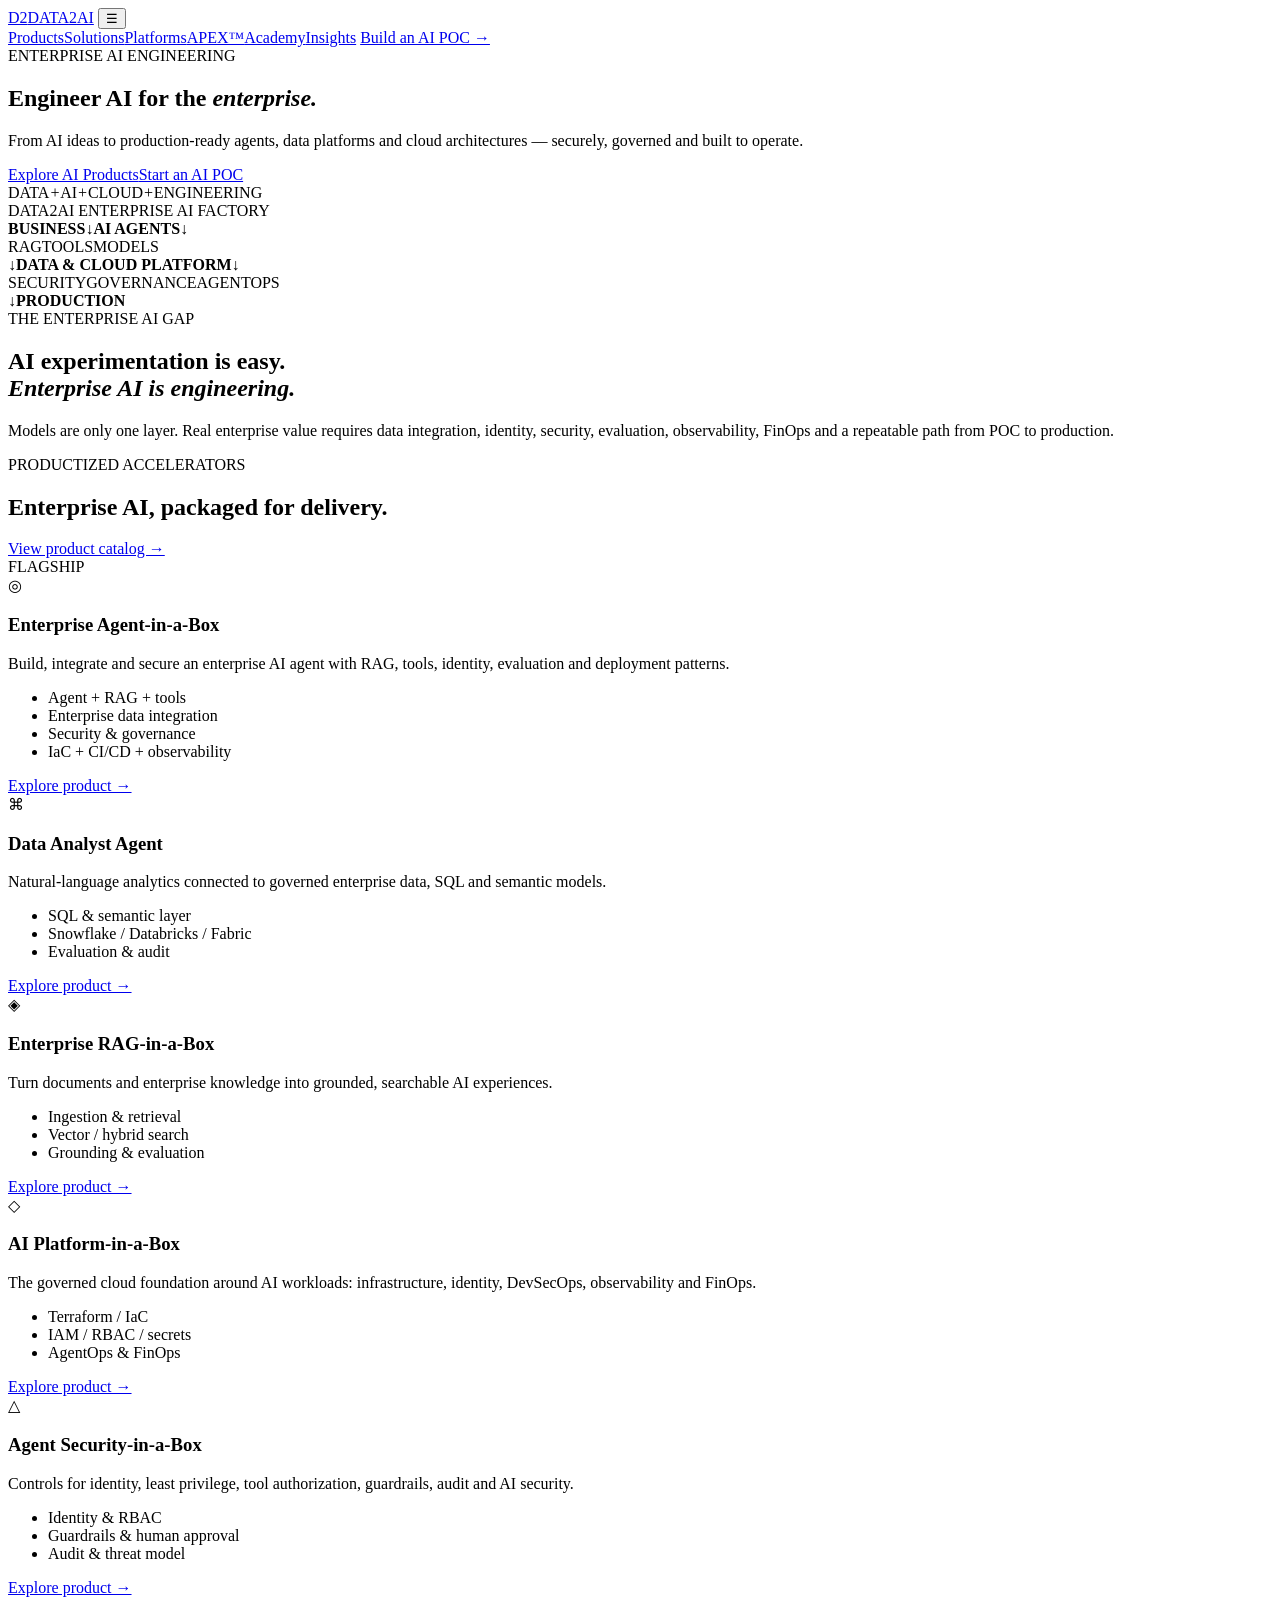
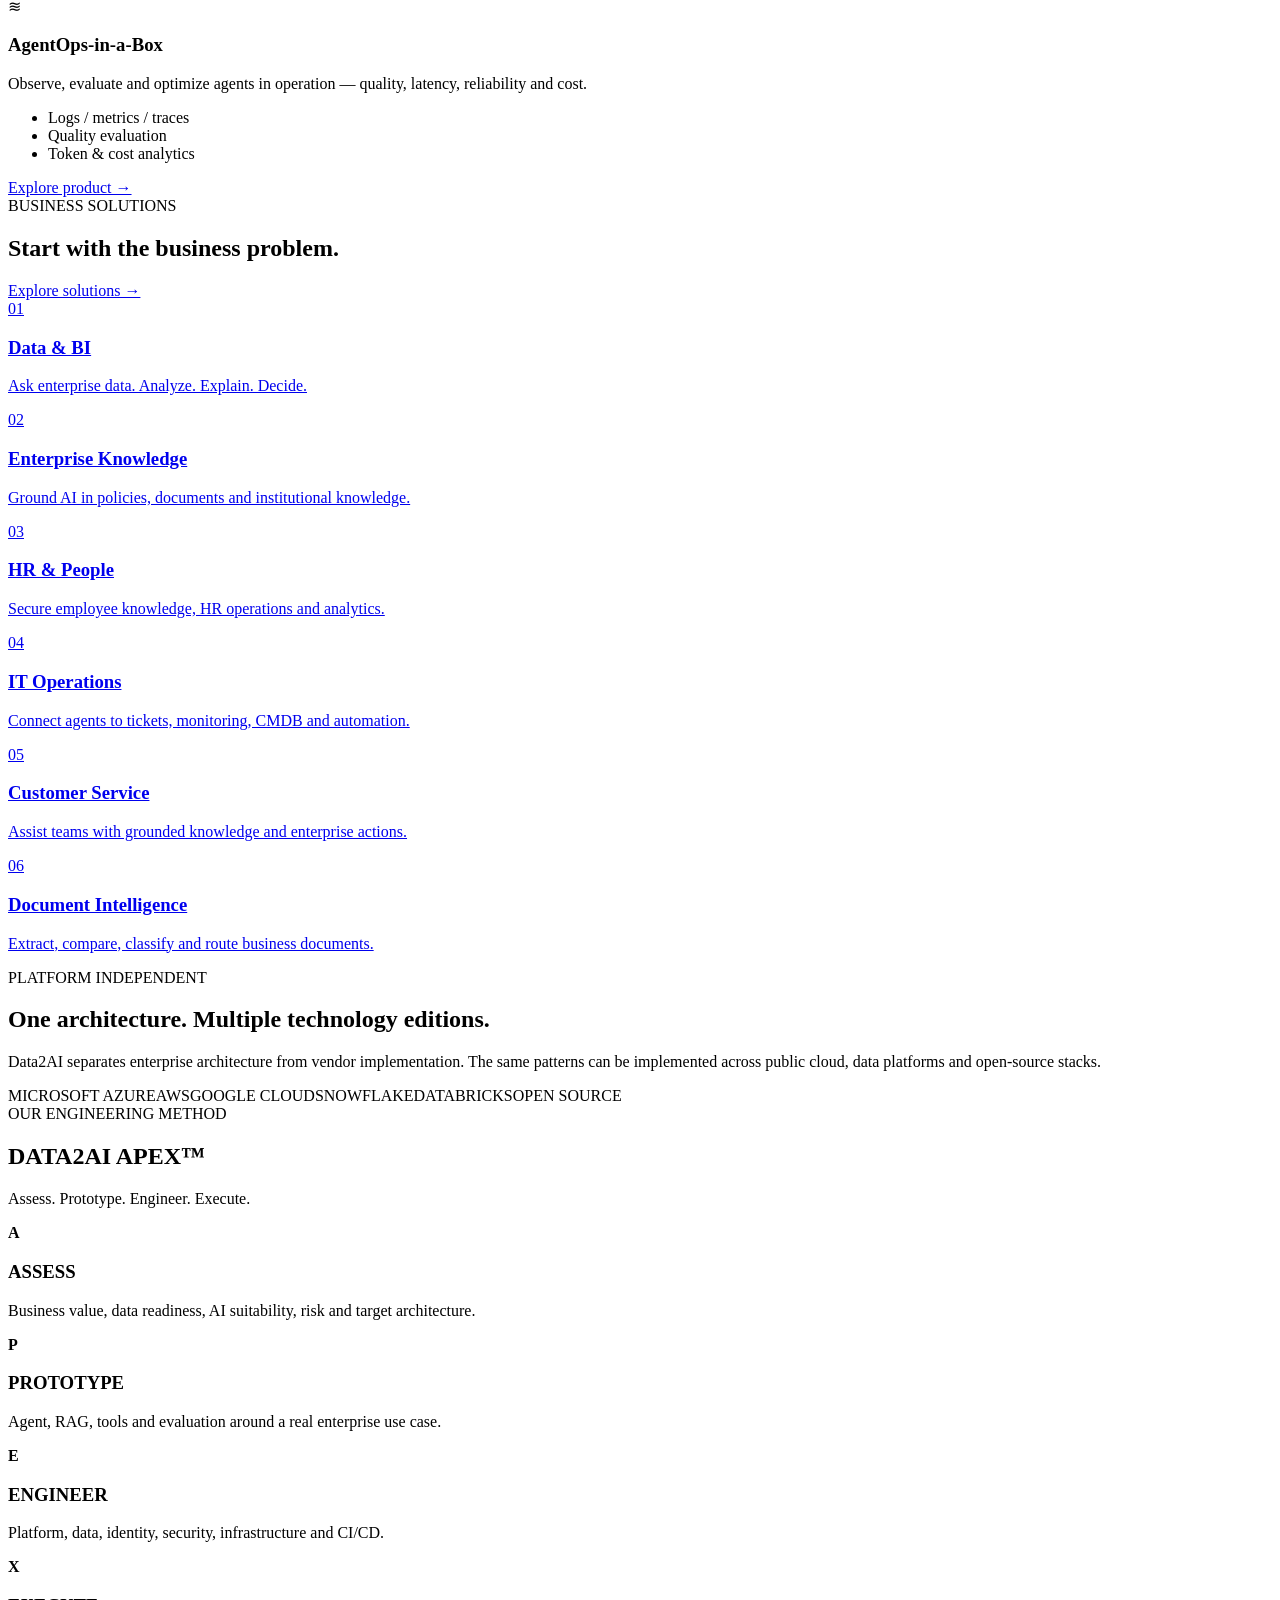
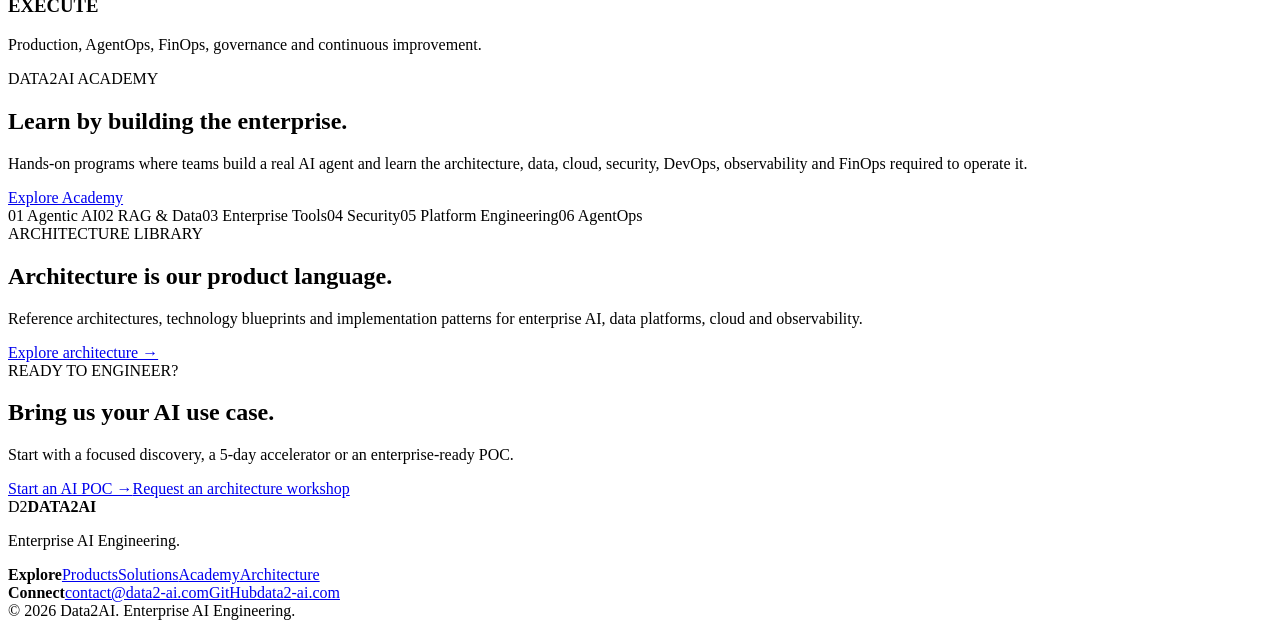
==== index.html @ 42997fdc "feat: build Data2AI enterprise AI website foundation" ====
<!doctype html>
<html lang="en">
<head>
<meta charset="utf-8">
<meta name="viewport" content="width=device-width,initial-scale=1">
<meta name="description" content="Data2AI engineers enterprise AI platforms, AI agents, data platforms and cloud architectures from idea to production.">
<meta name="theme-color" content="#07111f">
<title>Data2AI — Enterprise AI Engineering</title>
<link rel="stylesheet" href="styles.css">
</head>
<body>
<header class="site-header">
  <a class="brand" href="index.html" aria-label="Data2AI home"><span class="brand-mark">D2</span><span>DATA<span>2</span>AI</span></a>
  <button class="nav-toggle" aria-label="Open menu">☰</button>
  <nav class="nav">
    <a href="#products">Products</a><a href="#solutions">Solutions</a><a href="#platforms">Platforms</a><a href="#method">APEX™</a><a href="#academy">Academy</a><a href="#insights">Insights</a>
    <a class="nav-cta" href="#contact">Build an AI POC →</a>
  </nav>
</header>

<main>
<section class="hero">
  <div class="hero-grid">
    <div>
      <div class="eyebrow">ENTERPRISE AI ENGINEERING</div>
      <h1>Engineer AI for the <em>enterprise.</em></h1>
      <p class="hero-lead">From AI ideas to production-ready agents, data platforms and cloud architectures — securely, governed and built to operate.</p>
      <div class="actions"><a class="btn primary" href="#products">Explore AI Products</a><a class="btn ghost" href="#contact">Start an AI POC</a></div>
      <div class="proof"><span>DATA</span><i>+</i><span>AI</span><i>+</i><span>CLOUD</span><i>+</i><span>ENGINEERING</span></div>
    </div>
    <div class="hero-visual">
      <div class="orb"></div>
      <div class="architecture-card">
        <div class="mini-label">DATA2AI ENTERPRISE AI FACTORY</div>
        <div class="flow"><b>BUSINESS</b><span>↓</span><b>AI AGENTS</b><span>↓</span><div class="three"><span>RAG</span><span>TOOLS</span><span>MODELS</span></div><span>↓</span><b>DATA &amp; CLOUD PLATFORM</b><span>↓</span><div class="three"><span>SECURITY</span><span>GOVERNANCE</span><span>AGENTOPS</span></div><span>↓</span><b class="accent-text">PRODUCTION</b></div>
      </div>
    </div>
  </div>
</section>

<section class="statement"><div><span class="eyebrow">THE ENTERPRISE AI GAP</span><h2>AI experimentation is easy.<br><em>Enterprise AI is engineering.</em></h2></div><p>Models are only one layer. Real enterprise value requires data integration, identity, security, evaluation, observability, FinOps and a repeatable path from POC to production.</p></section>

<section id="products" class="section">
  <div class="section-head"><div><span class="eyebrow">PRODUCTIZED ACCELERATORS</span><h2>Enterprise AI, packaged for delivery.</h2></div><a href="products.html" class="text-link">View product catalog →</a></div>
  <div class="product-grid">
    <article class="product featured"><span class="tag">FLAGSHIP</span><div class="icon">◎</div><h3>Enterprise Agent-in-a-Box</h3><p>Build, integrate and secure an enterprise AI agent with RAG, tools, identity, evaluation and deployment patterns.</p><ul><li>Agent + RAG + tools</li><li>Enterprise data integration</li><li>Security &amp; governance</li><li>IaC + CI/CD + observability</li></ul><a href="products.html#agent" class="text-link">Explore product →</a></article>
    <article class="product"><div class="icon">⌘</div><h3>Data Analyst Agent</h3><p>Natural-language analytics connected to governed enterprise data, SQL and semantic models.</p><ul><li>SQL &amp; semantic layer</li><li>Snowflake / Databricks / Fabric</li><li>Evaluation &amp; audit</li></ul><a href="products.html#data-agent" class="text-link">Explore product →</a></article>
    <article class="product"><div class="icon">◈</div><h3>Enterprise RAG-in-a-Box</h3><p>Turn documents and enterprise knowledge into grounded, searchable AI experiences.</p><ul><li>Ingestion &amp; retrieval</li><li>Vector / hybrid search</li><li>Grounding &amp; evaluation</li></ul><a href="products.html#rag" class="text-link">Explore product →</a></article>
    <article class="product"><div class="icon">◇</div><h3>AI Platform-in-a-Box</h3><p>The governed cloud foundation around AI workloads: infrastructure, identity, DevSecOps, observability and FinOps.</p><ul><li>Terraform / IaC</li><li>IAM / RBAC / secrets</li><li>AgentOps &amp; FinOps</li></ul><a href="products.html#platform" class="text-link">Explore product →</a></article>
    <article class="product"><div class="icon">△</div><h3>Agent Security-in-a-Box</h3><p>Controls for identity, least privilege, tool authorization, guardrails, audit and AI security.</p><ul><li>Identity &amp; RBAC</li><li>Guardrails &amp; human approval</li><li>Audit &amp; threat model</li></ul><a href="products.html#security" class="text-link">Explore product →</a></article>
    <article class="product"><div class="icon">≋</div><h3>AgentOps-in-a-Box</h3><p>Observe, evaluate and optimize agents in operation — quality, latency, reliability and cost.</p><ul><li>Logs / metrics / traces</li><li>Quality evaluation</li><li>Token &amp; cost analytics</li></ul><a href="products.html#agentops" class="text-link">Explore product →</a></article>
  </div>
</section>

<section id="solutions" class="dark-section">
  <div class="section-head"><div><span class="eyebrow">BUSINESS SOLUTIONS</span><h2>Start with the business problem.</h2></div><a href="solutions.html" class="text-link">Explore solutions →</a></div>
  <div class="solution-grid">
    <a class="solution" href="solutions.html#data"><span>01</span><h3>Data &amp; BI</h3><p>Ask enterprise data. Analyze. Explain. Decide.</p></a>
    <a class="solution" href="solutions.html#knowledge"><span>02</span><h3>Enterprise Knowledge</h3><p>Ground AI in policies, documents and institutional knowledge.</p></a>
    <a class="solution" href="solutions.html#hr"><span>03</span><h3>HR &amp; People</h3><p>Secure employee knowledge, HR operations and analytics.</p></a>
    <a class="solution" href="solutions.html#itsm"><span>04</span><h3>IT Operations</h3><p>Connect agents to tickets, monitoring, CMDB and automation.</p></a>
    <a class="solution" href="solutions.html#customer"><span>05</span><h3>Customer Service</h3><p>Assist teams with grounded knowledge and enterprise actions.</p></a>
    <a class="solution" href="solutions.html#documents"><span>06</span><h3>Document Intelligence</h3><p>Extract, compare, classify and route business documents.</p></a>
  </div>
</section>

<section id="platforms" class="section platforms">
  <div class="section-head"><div><span class="eyebrow">PLATFORM INDEPENDENT</span><h2>One architecture. Multiple technology editions.</h2></div></div>
  <p class="wide-copy">Data2AI separates enterprise architecture from vendor implementation. The same patterns can be implemented across public cloud, data platforms and open-source stacks.</p>
  <div class="platform-row"><span>MICROSOFT AZURE</span><span>AWS</span><span>GOOGLE CLOUD</span><span>SNOWFLAKE</span><span>DATABRICKS</span><span>OPEN SOURCE</span></div>
</section>

<section id="method" class="section method">
  <div class="section-head"><div><span class="eyebrow">OUR ENGINEERING METHOD</span><h2>DATA2AI APEX™</h2></div><p>Assess. Prototype. Engineer. Execute.</p></div>
  <div class="apex-grid">
    <div><strong>A</strong><h3>ASSESS</h3><p>Business value, data readiness, AI suitability, risk and target architecture.</p></div>
    <div><strong>P</strong><h3>PROTOTYPE</h3><p>Agent, RAG, tools and evaluation around a real enterprise use case.</p></div>
    <div><strong>E</strong><h3>ENGINEER</h3><p>Platform, data, identity, security, infrastructure and CI/CD.</p></div>
    <div><strong>X</strong><h3>EXECUTE</h3><p>Production, AgentOps, FinOps, governance and continuous improvement.</p></div>
  </div>
</section>

<section id="academy" class="academy">
  <div class="academy-inner"><div><span class="eyebrow">DATA2AI ACADEMY</span><h2>Learn by building the enterprise.</h2><p>Hands-on programs where teams build a real AI agent and learn the architecture, data, cloud, security, DevOps, observability and FinOps required to operate it.</p><a class="btn light" href="academy.html">Explore Academy</a></div><div class="curriculum"><span>01 Agentic AI</span><span>02 RAG &amp; Data</span><span>03 Enterprise Tools</span><span>04 Security</span><span>05 Platform Engineering</span><span>06 AgentOps</span></div></div>
</section>

<section class="architecture-callout"><div><span class="eyebrow">ARCHITECTURE LIBRARY</span><h2>Architecture is our product language.</h2><p>Reference architectures, technology blueprints and implementation patterns for enterprise AI, data platforms, cloud and observability.</p><a class="text-link" href="architecture.html">Explore architecture →</a></section>

<section id="contact" class="contact"><div><span class="eyebrow">READY TO ENGINEER?</span><h2>Bring us your AI use case.</h2><p>Start with a focused discovery, a 5-day accelerator or an enterprise-ready POC.</p></div><div class="contact-card"><a class="btn primary" href="mailto:contact@data2-ai.com?subject=Enterprise%20AI%20POC">Start an AI POC →</a><a class="btn ghost" href="mailto:contact@data2-ai.com?subject=Data2AI%20Architecture%20Workshop">Request an architecture workshop</a></div></section>
</main>

<footer><div class="footer-brand"><span class="brand-mark">D2</span><strong>DATA2AI</strong><p>Enterprise AI Engineering.</p></div><div><b>Explore</b><a href="products.html">Products</a><a href="solutions.html">Solutions</a><a href="academy.html">Academy</a><a href="architecture.html">Architecture</a></div><div><b>Connect</b><a href="mailto:contact@data2-ai.com">contact@data2-ai.com</a><a href="https://github.com/msellamiTN/data2ai-website">GitHub</a><a href="https://data2-ai.com">data2-ai.com</a></div><div class="copyright">© 2026 Data2AI. Enterprise AI Engineering.</div></footer>
<script src="app.js"></script>
</body></html>
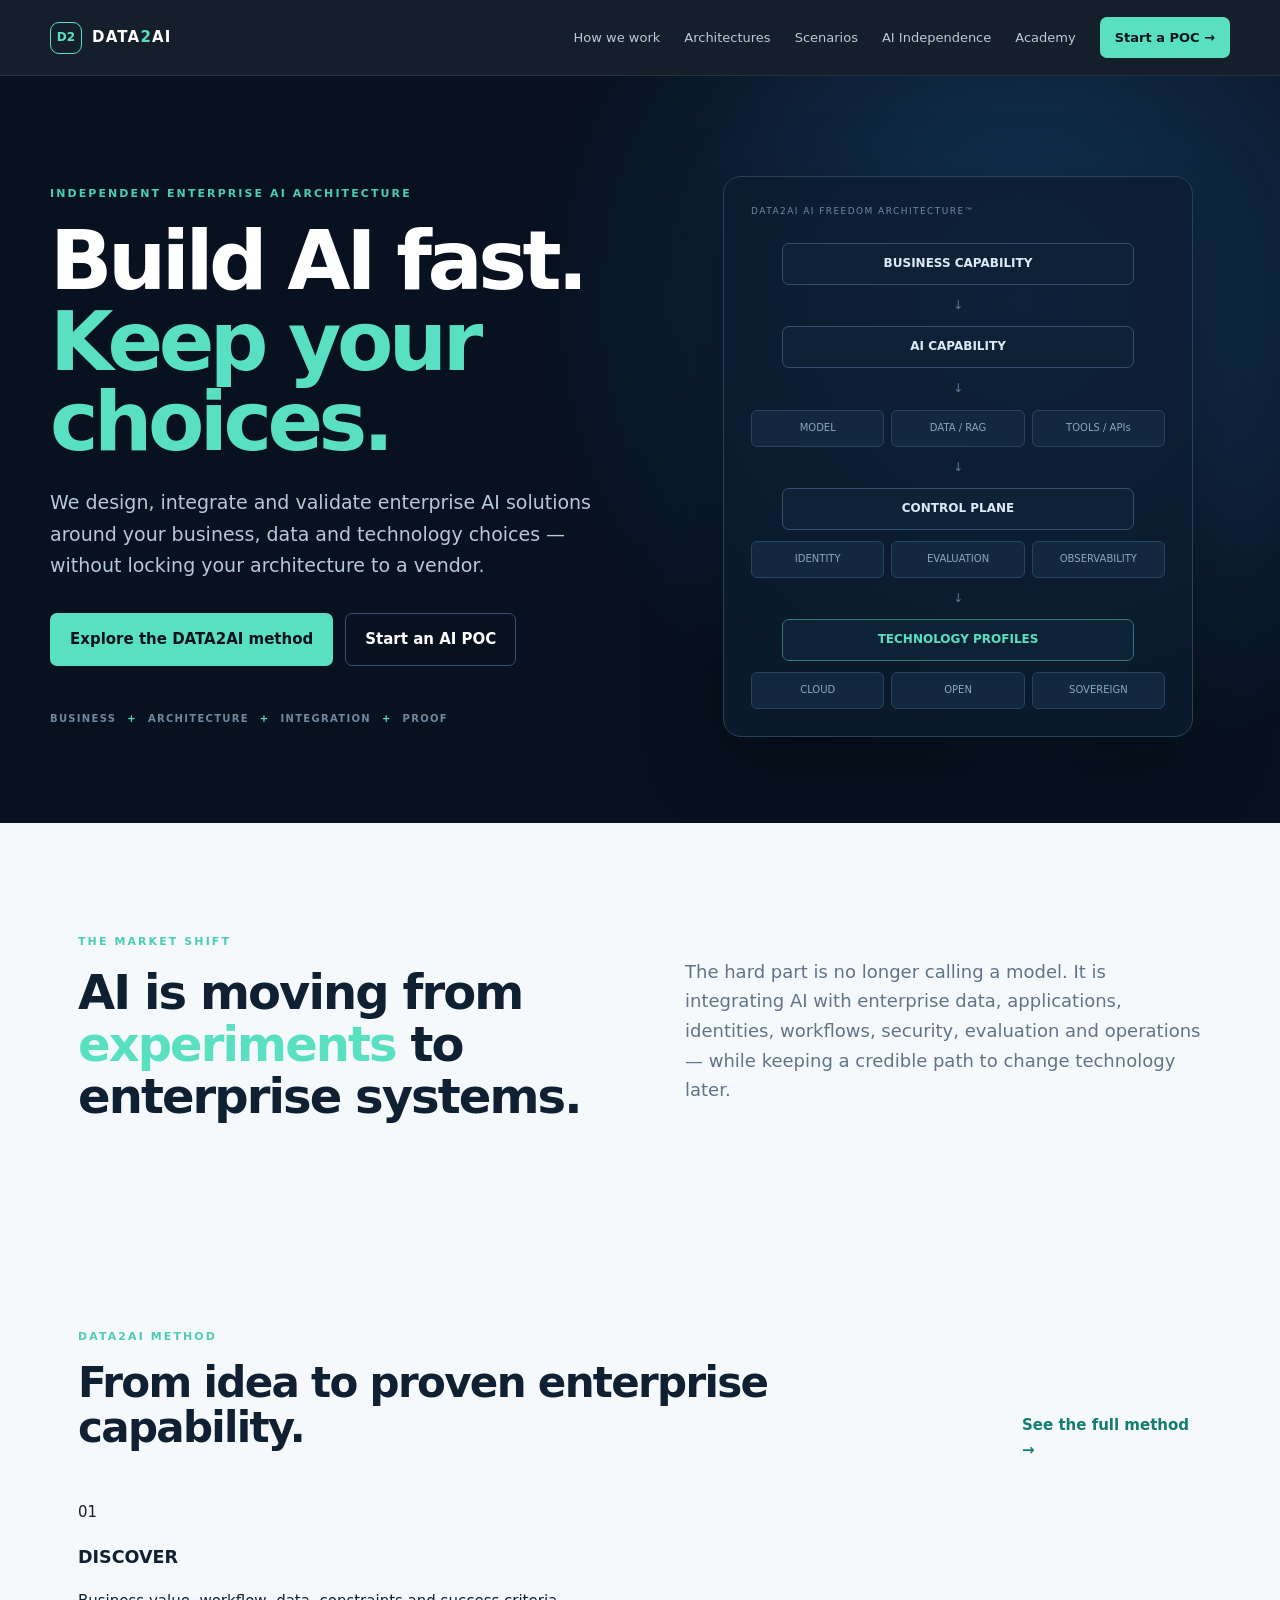
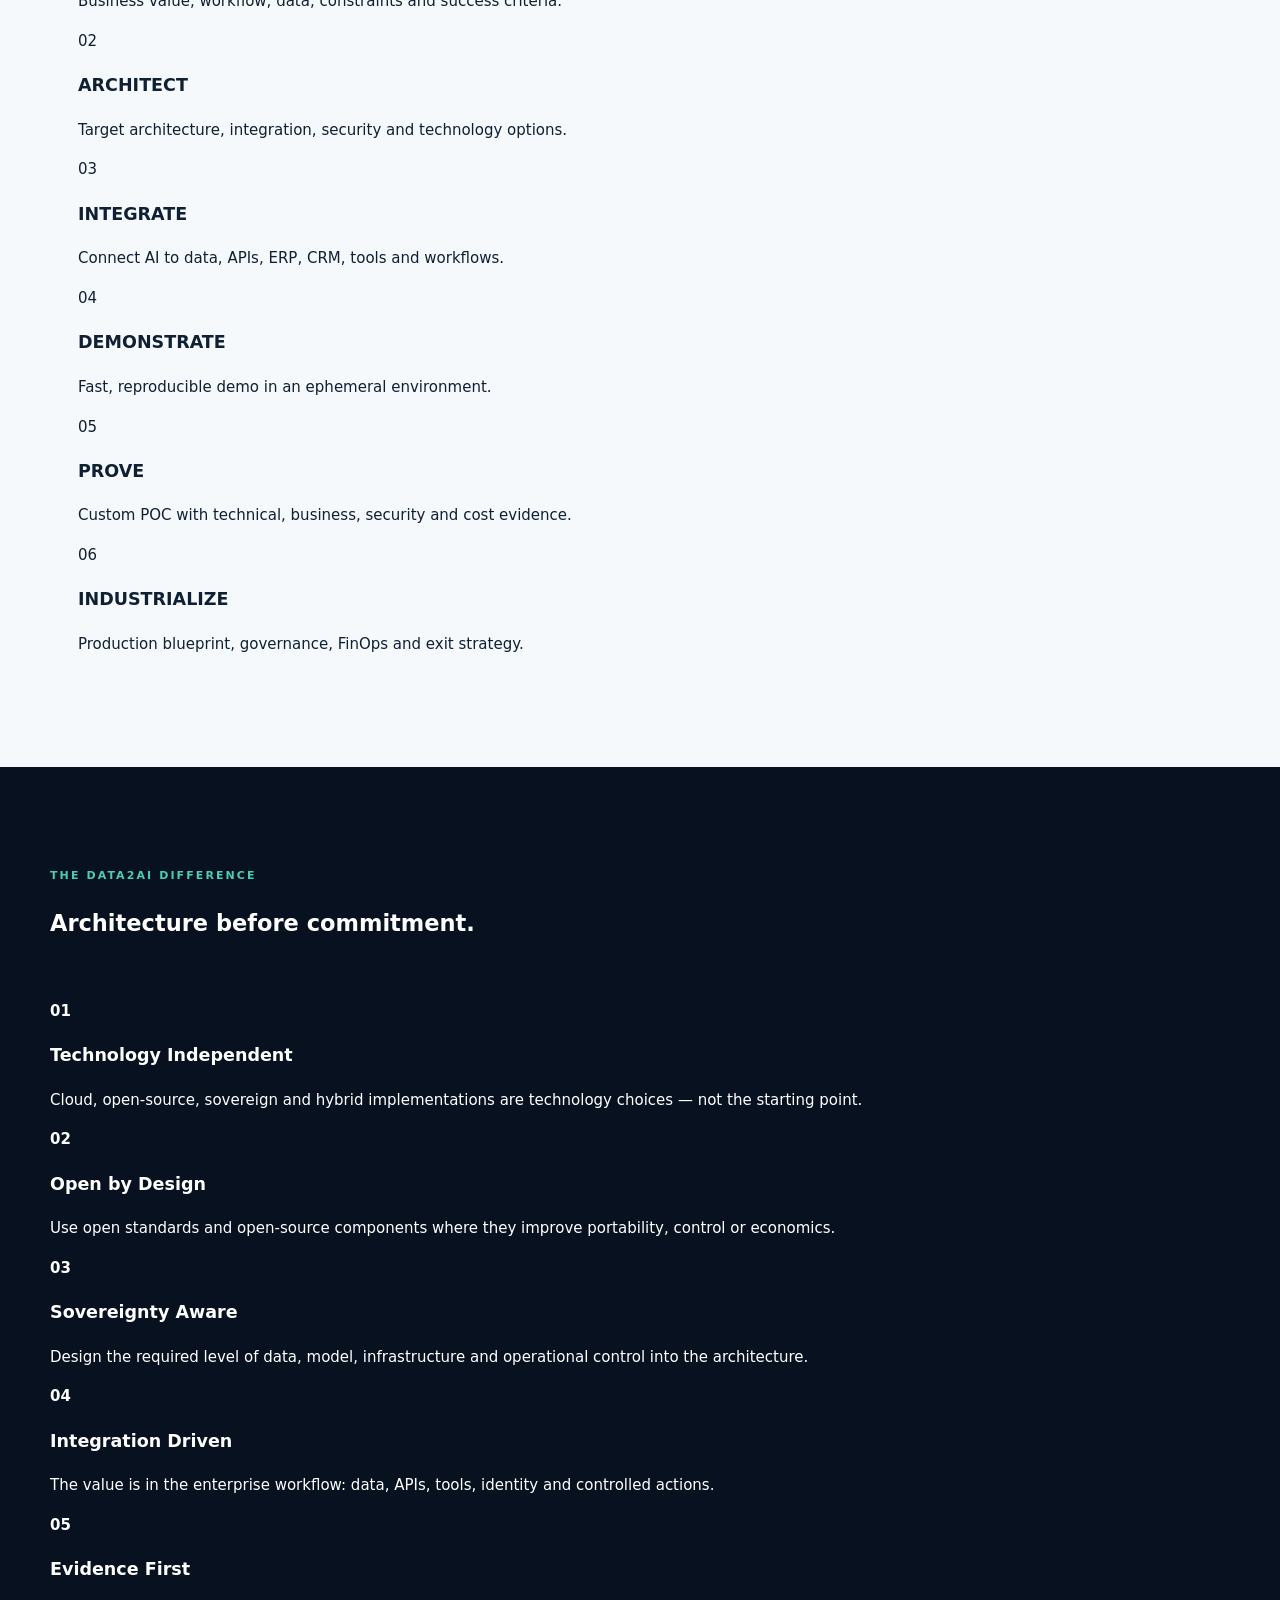
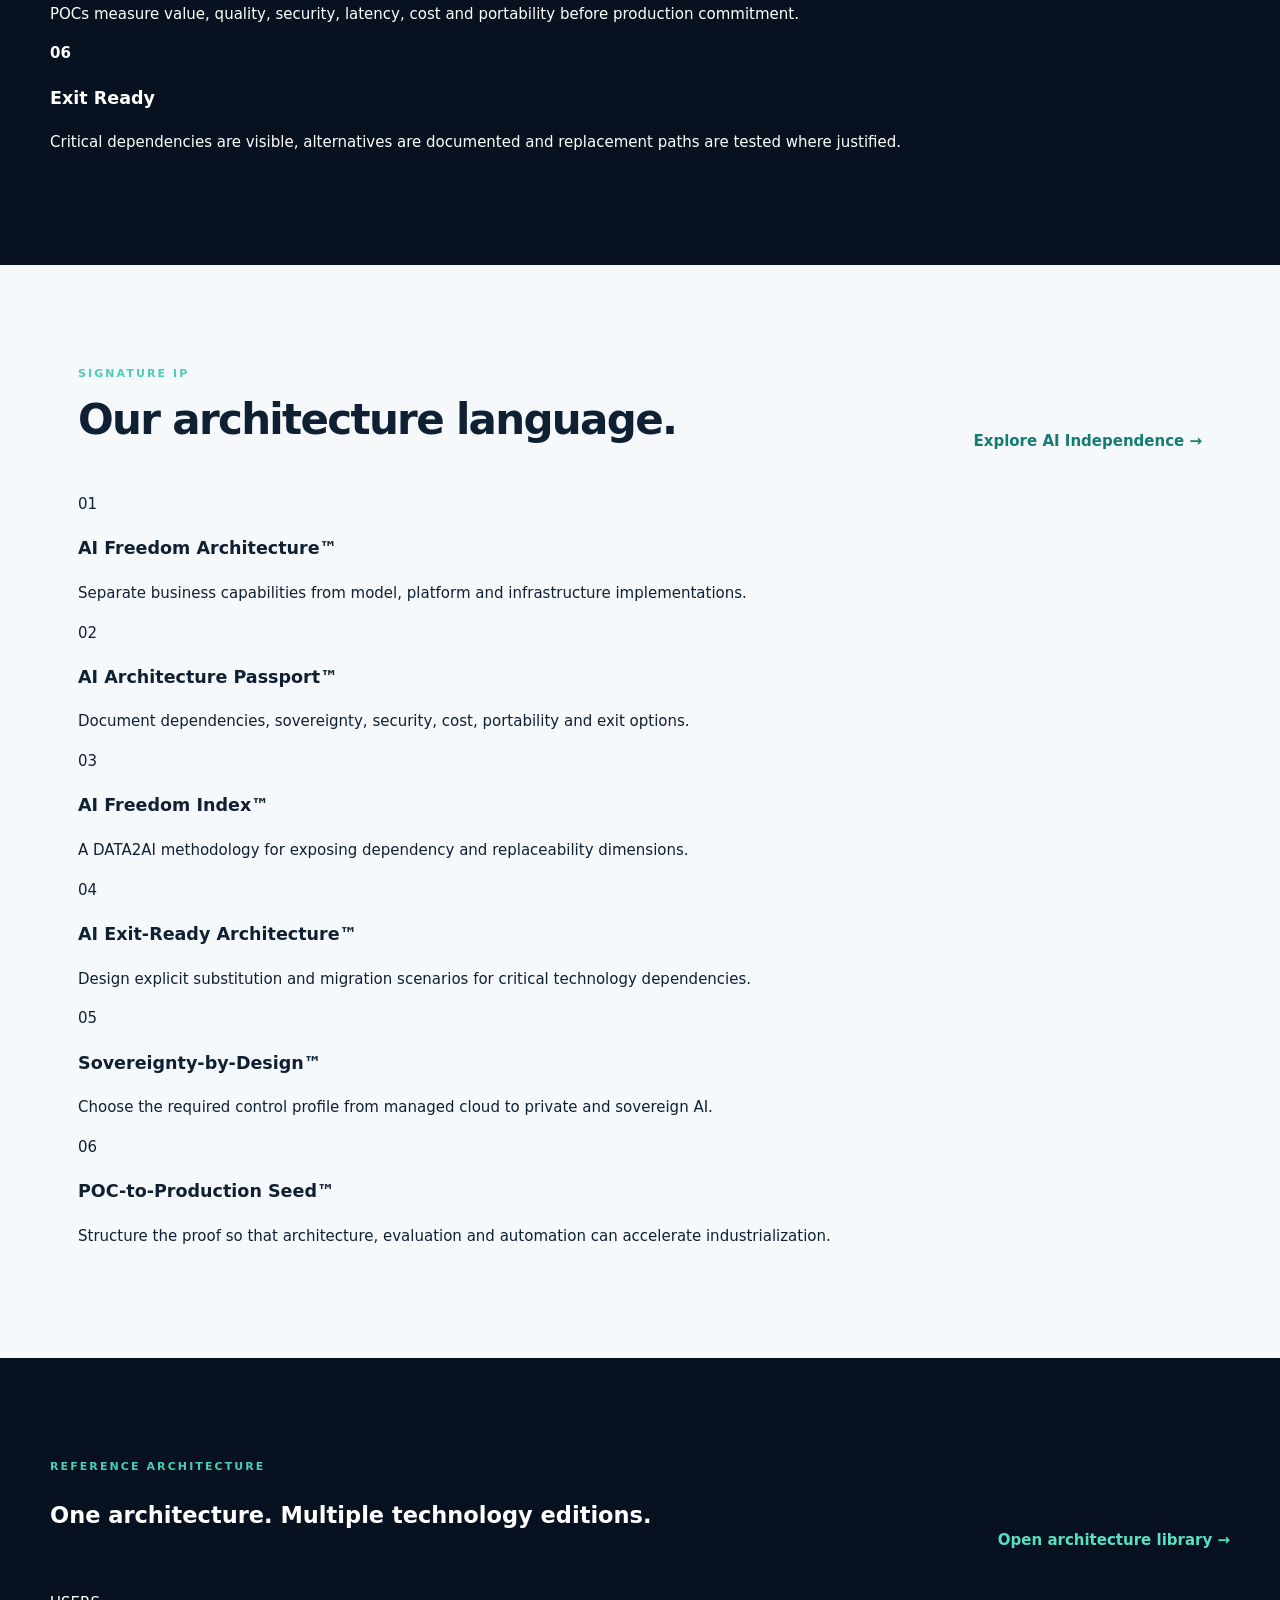
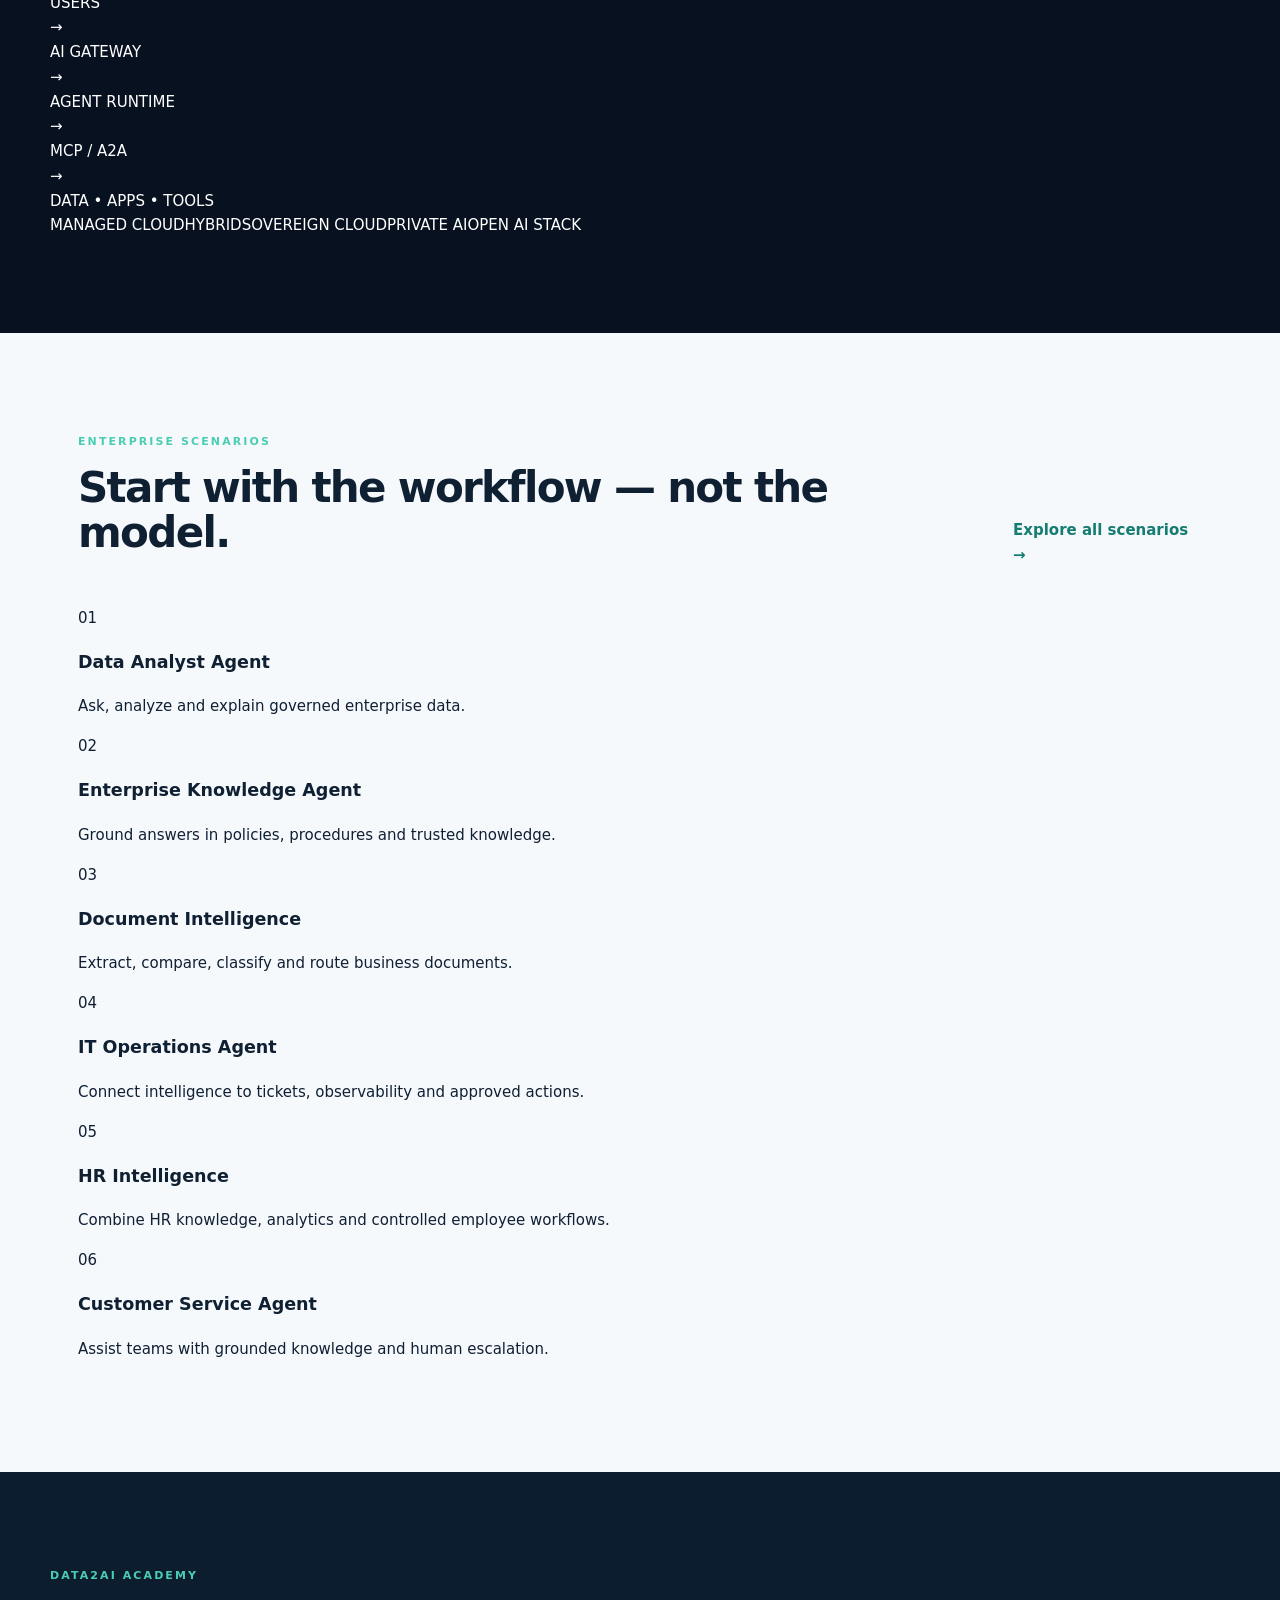
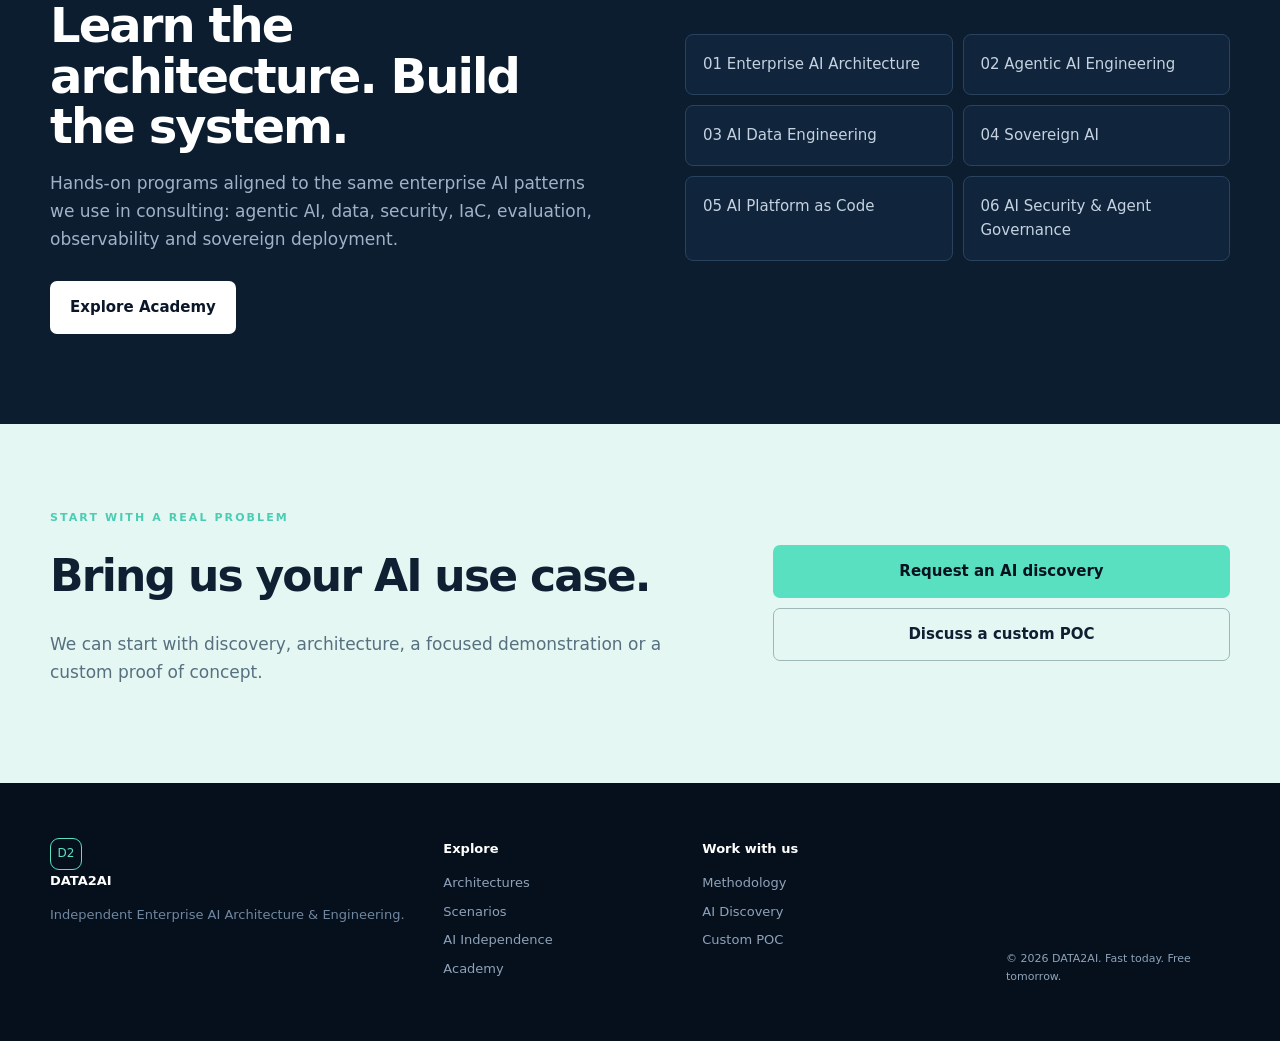
==== commit 71c52cf7: "Rebuild DATA2AI vision website: index.html" ====
--- a/index.html
+++ b/index.html
@@ -3,92 +3,124 @@
 <head>
 <meta charset="utf-8">
 <meta name="viewport" content="width=device-width,initial-scale=1">
-<meta name="description" content="Data2AI engineers enterprise AI platforms, AI agents, data platforms and cloud architectures from idea to production.">
+<meta name="description" content="DATA2AI designs independent enterprise AI architectures that integrate data, agents, models and enterprise systems across cloud, open-source and sovereign environments.">
 <meta name="theme-color" content="#07111f">
-<title>Data2AI — Enterprise AI Engineering</title>
+<meta property="og:title" content="DATA2AI — Independent Enterprise AI Architecture & Engineering">
+<meta property="og:description" content="From Business Problem to Proven AI Solution. Fast today. Free tomorrow.">
+<title>DATA2AI — Independent Enterprise AI Architecture & Engineering</title>
 <link rel="stylesheet" href="styles.css">
 </head>
 <body>
 <header class="site-header">
-  <a class="brand" href="index.html" aria-label="Data2AI home"><span class="brand-mark">D2</span><span>DATA<span>2</span>AI</span></a>
-  <button class="nav-toggle" aria-label="Open menu">☰</button>
-  <nav class="nav">
-    <a href="#products">Products</a><a href="#solutions">Solutions</a><a href="#platforms">Platforms</a><a href="#method">APEX™</a><a href="#academy">Academy</a><a href="#insights">Insights</a>
-    <a class="nav-cta" href="#contact">Build an AI POC →</a>
-  </nav>
+<a class="brand" href="index.html" aria-label="DATA2AI home"><span class="brand-mark">D2</span><span>DATA<span>2</span>AI</span></a>
+<button class="nav-toggle" aria-label="Open menu">☰</button>
+<nav class="nav">
+<a href="index.html#how">How we work</a><a href="architecture.html">Architectures</a><a href="solutions.html">Scenarios</a><a href="independence.html">AI Independence</a><a href="academy.html">Academy</a><a class="nav-cta" href="#contact">Start a POC →</a>
+</nav>
 </header>
-
 <main>
-<section class="hero">
-  <div class="hero-grid">
-    <div>
-      <div class="eyebrow">ENTERPRISE AI ENGINEERING</div>
-      <h1>Engineer AI for the <em>enterprise.</em></h1>
-      <p class="hero-lead">From AI ideas to production-ready agents, data platforms and cloud architectures — securely, governed and built to operate.</p>
-      <div class="actions"><a class="btn primary" href="#products">Explore AI Products</a><a class="btn ghost" href="#contact">Start an AI POC</a></div>
-      <div class="proof"><span>DATA</span><i>+</i><span>AI</span><i>+</i><span>CLOUD</span><i>+</i><span>ENGINEERING</span></div>
-    </div>
-    <div class="hero-visual">
-      <div class="orb"></div>
-      <div class="architecture-card">
-        <div class="mini-label">DATA2AI ENTERPRISE AI FACTORY</div>
-        <div class="flow"><b>BUSINESS</b><span>↓</span><b>AI AGENTS</b><span>↓</span><div class="three"><span>RAG</span><span>TOOLS</span><span>MODELS</span></div><span>↓</span><b>DATA &amp; CLOUD PLATFORM</b><span>↓</span><div class="three"><span>SECURITY</span><span>GOVERNANCE</span><span>AGENTOPS</span></div><span>↓</span><b class="accent-text">PRODUCTION</b></div>
-      </div>
-    </div>
-  </div>
+<section class="hero hero-home">
+<div class="hero-grid">
+<div>
+<div class="eyebrow">INDEPENDENT ENTERPRISE AI ARCHITECTURE</div>
+<h1>Build AI fast.<br><em>Keep your choices.</em></h1>
+<p class="hero-lead">We design, integrate and validate enterprise AI solutions around your business, data and technology choices — without locking your architecture to a vendor.</p>
+<div class="actions"><a class="btn primary" href="#how">Explore the DATA2AI method</a><a class="btn ghost" href="#contact">Start an AI POC</a></div>
+<div class="proof"><span>BUSINESS</span><i>+</i><span>ARCHITECTURE</span><i>+</i><span>INTEGRATION</span><i>+</i><span>PROOF</span></div>
+</div>
+<div class="hero-visual">
+<div class="orbit"></div>
+<div class="architecture-card">
+<div class="mini-label">DATA2AI AI FREEDOM ARCHITECTURE™</div>
+<div class="flow">
+<b>BUSINESS CAPABILITY</b><span>↓</span><b>AI CAPABILITY</b><span>↓</span>
+<div class="three"><span>MODEL</span><span>DATA / RAG</span><span>TOOLS / APIs</span></div>
+<span>↓</span><b>CONTROL PLANE</b>
+<div class="three"><span>IDENTITY</span><span>EVALUATION</span><span>OBSERVABILITY</span></div>
+<span>↓</span><b class="accent-text">TECHNOLOGY PROFILES</b>
+<div class="three"><span>CLOUD</span><span>OPEN</span><span>SOVEREIGN</span></div>
+</div></div></div>
+</div>
 </section>
 
-<section class="statement"><div><span class="eyebrow">THE ENTERPRISE AI GAP</span><h2>AI experimentation is easy.<br><em>Enterprise AI is engineering.</em></h2></div><p>Models are only one layer. Real enterprise value requires data integration, identity, security, evaluation, observability, FinOps and a repeatable path from POC to production.</p></section>
-
-<section id="products" class="section">
-  <div class="section-head"><div><span class="eyebrow">PRODUCTIZED ACCELERATORS</span><h2>Enterprise AI, packaged for delivery.</h2></div><a href="products.html" class="text-link">View product catalog →</a></div>
-  <div class="product-grid">
-    <article class="product featured"><span class="tag">FLAGSHIP</span><div class="icon">◎</div><h3>Enterprise Agent-in-a-Box</h3><p>Build, integrate and secure an enterprise AI agent with RAG, tools, identity, evaluation and deployment patterns.</p><ul><li>Agent + RAG + tools</li><li>Enterprise data integration</li><li>Security &amp; governance</li><li>IaC + CI/CD + observability</li></ul><a href="products.html#agent" class="text-link">Explore product →</a></article>
-    <article class="product"><div class="icon">⌘</div><h3>Data Analyst Agent</h3><p>Natural-language analytics connected to governed enterprise data, SQL and semantic models.</p><ul><li>SQL &amp; semantic layer</li><li>Snowflake / Databricks / Fabric</li><li>Evaluation &amp; audit</li></ul><a href="products.html#data-agent" class="text-link">Explore product →</a></article>
-    <article class="product"><div class="icon">◈</div><h3>Enterprise RAG-in-a-Box</h3><p>Turn documents and enterprise knowledge into grounded, searchable AI experiences.</p><ul><li>Ingestion &amp; retrieval</li><li>Vector / hybrid search</li><li>Grounding &amp; evaluation</li></ul><a href="products.html#rag" class="text-link">Explore product →</a></article>
-    <article class="product"><div class="icon">◇</div><h3>AI Platform-in-a-Box</h3><p>The governed cloud foundation around AI workloads: infrastructure, identity, DevSecOps, observability and FinOps.</p><ul><li>Terraform / IaC</li><li>IAM / RBAC / secrets</li><li>AgentOps &amp; FinOps</li></ul><a href="products.html#platform" class="text-link">Explore product →</a></article>
-    <article class="product"><div class="icon">△</div><h3>Agent Security-in-a-Box</h3><p>Controls for identity, least privilege, tool authorization, guardrails, audit and AI security.</p><ul><li>Identity &amp; RBAC</li><li>Guardrails &amp; human approval</li><li>Audit &amp; threat model</li></ul><a href="products.html#security" class="text-link">Explore product →</a></article>
-    <article class="product"><div class="icon">≋</div><h3>AgentOps-in-a-Box</h3><p>Observe, evaluate and optimize agents in operation — quality, latency, reliability and cost.</p><ul><li>Logs / metrics / traces</li><li>Quality evaluation</li><li>Token &amp; cost analytics</li></ul><a href="products.html#agentops" class="text-link">Explore product →</a></article>
-  </div>
+<section class="statement">
+<div><span class="eyebrow">THE MARKET SHIFT</span><h2>AI is moving from <em>experiments</em> to enterprise systems.</h2></div>
+<p>The hard part is no longer calling a model. It is integrating AI with enterprise data, applications, identities, workflows, security, evaluation and operations — while keeping a credible path to change technology later.</p>
 </section>
 
-<section id="solutions" class="dark-section">
-  <div class="section-head"><div><span class="eyebrow">BUSINESS SOLUTIONS</span><h2>Start with the business problem.</h2></div><a href="solutions.html" class="text-link">Explore solutions →</a></div>
-  <div class="solution-grid">
-    <a class="solution" href="solutions.html#data"><span>01</span><h3>Data &amp; BI</h3><p>Ask enterprise data. Analyze. Explain. Decide.</p></a>
-    <a class="solution" href="solutions.html#knowledge"><span>02</span><h3>Enterprise Knowledge</h3><p>Ground AI in policies, documents and institutional knowledge.</p></a>
-    <a class="solution" href="solutions.html#hr"><span>03</span><h3>HR &amp; People</h3><p>Secure employee knowledge, HR operations and analytics.</p></a>
-    <a class="solution" href="solutions.html#itsm"><span>04</span><h3>IT Operations</h3><p>Connect agents to tickets, monitoring, CMDB and automation.</p></a>
-    <a class="solution" href="solutions.html#customer"><span>05</span><h3>Customer Service</h3><p>Assist teams with grounded knowledge and enterprise actions.</p></a>
-    <a class="solution" href="solutions.html#documents"><span>06</span><h3>Document Intelligence</h3><p>Extract, compare, classify and route business documents.</p></a>
-  </div>
+<section id="how" class="section">
+<div class="section-head"><div><span class="eyebrow">DATA2AI METHOD</span><h2>From idea to proven enterprise capability.</h2></div><a class="text-link" href="methodology.html">See the full method →</a></div>
+<div class="method-rail">
+<div><span>01</span><h3>DISCOVER</h3><p>Business value, workflow, data, constraints and success criteria.</p></div>
+<div><span>02</span><h3>ARCHITECT</h3><p>Target architecture, integration, security and technology options.</p></div>
+<div><span>03</span><h3>INTEGRATE</h3><p>Connect AI to data, APIs, ERP, CRM, tools and workflows.</p></div>
+<div><span>04</span><h3>DEMONSTRATE</h3><p>Fast, reproducible demo in an ephemeral environment.</p></div>
+<div><span>05</span><h3>PROVE</h3><p>Custom POC with technical, business, security and cost evidence.</p></div>
+<div><span>06</span><h3>INDUSTRIALIZE</h3><p>Production blueprint, governance, FinOps and exit strategy.</p></div>
+</div>
 </section>
 
-<section id="platforms" class="section platforms">
-  <div class="section-head"><div><span class="eyebrow">PLATFORM INDEPENDENT</span><h2>One architecture. Multiple technology editions.</h2></div></div>
-  <p class="wide-copy">Data2AI separates enterprise architecture from vendor implementation. The same patterns can be implemented across public cloud, data platforms and open-source stacks.</p>
-  <div class="platform-row"><span>MICROSOFT AZURE</span><span>AWS</span><span>GOOGLE CLOUD</span><span>SNOWFLAKE</span><span>DATABRICKS</span><span>OPEN SOURCE</span></div>
+<section class="dark-section">
+<div class="section-head"><div><span class="eyebrow">THE DATA2AI DIFFERENCE</span><h2>Architecture before commitment.</h2></div></div>
+<div class="difference-grid">
+<article><strong>01</strong><h3>Technology Independent</h3><p>Cloud, open-source, sovereign and hybrid implementations are technology choices — not the starting point.</p></article>
+<article><strong>02</strong><h3>Open by Design</h3><p>Use open standards and open-source components where they improve portability, control or economics.</p></article>
+<article><strong>03</strong><h3>Sovereignty Aware</h3><p>Design the required level of data, model, infrastructure and operational control into the architecture.</p></article>
+<article><strong>04</strong><h3>Integration Driven</h3><p>The value is in the enterprise workflow: data, APIs, tools, identity and controlled actions.</p></article>
+<article><strong>05</strong><h3>Evidence First</h3><p>POCs measure value, quality, security, latency, cost and portability before production commitment.</p></article>
+<article><strong>06</strong><h3>Exit Ready</h3><p>Critical dependencies are visible, alternatives are documented and replacement paths are tested where justified.</p></article>
+</div>
 </section>
 
-<section id="method" class="section method">
-  <div class="section-head"><div><span class="eyebrow">OUR ENGINEERING METHOD</span><h2>DATA2AI APEX™</h2></div><p>Assess. Prototype. Engineer. Execute.</p></div>
-  <div class="apex-grid">
-    <div><strong>A</strong><h3>ASSESS</h3><p>Business value, data readiness, AI suitability, risk and target architecture.</p></div>
-    <div><strong>P</strong><h3>PROTOTYPE</h3><p>Agent, RAG, tools and evaluation around a real enterprise use case.</p></div>
-    <div><strong>E</strong><h3>ENGINEER</h3><p>Platform, data, identity, security, infrastructure and CI/CD.</p></div>
-    <div><strong>X</strong><h3>EXECUTE</h3><p>Production, AgentOps, FinOps, governance and continuous improvement.</p></div>
-  </div>
+<section class="section">
+<div class="section-head"><div><span class="eyebrow">SIGNATURE IP</span><h2>Our architecture language.</h2></div><a class="text-link" href="independence.html">Explore AI Independence →</a></div>
+<div class="cards-3">
+<article class="concept"><div class="concept-kicker">01</div><h3>AI Freedom Architecture™</h3><p>Separate business capabilities from model, platform and infrastructure implementations.</p></article>
+<article class="concept"><div class="concept-kicker">02</div><h3>AI Architecture Passport™</h3><p>Document dependencies, sovereignty, security, cost, portability and exit options.</p></article>
+<article class="concept"><div class="concept-kicker">03</div><h3>AI Freedom Index™</h3><p>A DATA2AI methodology for exposing dependency and replaceability dimensions.</p></article>
+<article class="concept"><div class="concept-kicker">04</div><h3>AI Exit-Ready Architecture™</h3><p>Design explicit substitution and migration scenarios for critical technology dependencies.</p></article>
+<article class="concept"><div class="concept-kicker">05</div><h3>Sovereignty-by-Design™</h3><p>Choose the required control profile from managed cloud to private and sovereign AI.</p></article>
+<article class="concept"><div class="concept-kicker">06</div><h3>POC-to-Production Seed™</h3><p>Structure the proof so that architecture, evaluation and automation can accelerate industrialization.</p></article>
+</div>
 </section>
 
-<section id="academy" class="academy">
-  <div class="academy-inner"><div><span class="eyebrow">DATA2AI ACADEMY</span><h2>Learn by building the enterprise.</h2><p>Hands-on programs where teams build a real AI agent and learn the architecture, data, cloud, security, DevOps, observability and FinOps required to operate it.</p><a class="btn light" href="academy.html">Explore Academy</a></div><div class="curriculum"><span>01 Agentic AI</span><span>02 RAG &amp; Data</span><span>03 Enterprise Tools</span><span>04 Security</span><span>05 Platform Engineering</span><span>06 AgentOps</span></div></div>
+<section class="dark-section architecture-snapshot">
+<div class="section-head"><div><span class="eyebrow">REFERENCE ARCHITECTURE</span><h2>One architecture. Multiple technology editions.</h2></div><a class="text-link" href="architecture.html">Open architecture library →</a></div>
+<div class="arch-strip">
+<div>USERS</div><span>→</span><div>AI GATEWAY</div><span>→</span><div>AGENT RUNTIME</div><span>→</span><div>MCP / A2A</div><span>→</span><div>DATA • APPS • TOOLS</div>
+</div>
+<div class="tech-profiles"><span>MANAGED CLOUD</span><span>HYBRID</span><span>SOVEREIGN CLOUD</span><span>PRIVATE AI</span><span>OPEN AI STACK</span></div>
 </section>
 
-<section class="architecture-callout"><div><span class="eyebrow">ARCHITECTURE LIBRARY</span><h2>Architecture is our product language.</h2><p>Reference architectures, technology blueprints and implementation patterns for enterprise AI, data platforms, cloud and observability.</p><a class="text-link" href="architecture.html">Explore architecture →</a></section>
+<section class="section">
+<div class="section-head"><div><span class="eyebrow">ENTERPRISE SCENARIOS</span><h2>Start with the workflow — not the model.</h2></div><a class="text-link" href="solutions.html">Explore all scenarios →</a></div>
+<div class="scenario-grid">
+<a href="solutions.html#data"><span>01</span><h3>Data Analyst Agent</h3><p>Ask, analyze and explain governed enterprise data.</p></a>
+<a href="solutions.html#knowledge"><span>02</span><h3>Enterprise Knowledge Agent</h3><p>Ground answers in policies, procedures and trusted knowledge.</p></a>
+<a href="solutions.html#documents"><span>03</span><h3>Document Intelligence</h3><p>Extract, compare, classify and route business documents.</p></a>
+<a href="solutions.html#itsm"><span>04</span><h3>IT Operations Agent</h3><p>Connect intelligence to tickets, observability and approved actions.</p></a>
+<a href="solutions.html#hr"><span>05</span><h3>HR Intelligence</h3><p>Combine HR knowledge, analytics and controlled employee workflows.</p></a>
+<a href="solutions.html#customer"><span>06</span><h3>Customer Service Agent</h3><p>Assist teams with grounded knowledge and human escalation.</p></a>
+</div>
+</section>
 
-<section id="contact" class="contact"><div><span class="eyebrow">READY TO ENGINEER?</span><h2>Bring us your AI use case.</h2><p>Start with a focused discovery, a 5-day accelerator or an enterprise-ready POC.</p></div><div class="contact-card"><a class="btn primary" href="mailto:contact@data2-ai.com?subject=Enterprise%20AI%20POC">Start an AI POC →</a><a class="btn ghost" href="mailto:contact@data2-ai.com?subject=Data2AI%20Architecture%20Workshop">Request an architecture workshop</a></div></section>
+<section class="academy">
+<div class="academy-inner">
+<div><span class="eyebrow">DATA2AI ACADEMY</span><h2>Learn the architecture. Build the system.</h2><p>Hands-on programs aligned to the same enterprise AI patterns we use in consulting: agentic AI, data, security, IaC, evaluation, observability and sovereign deployment.</p><a class="btn light" href="academy.html">Explore Academy</a></div>
+<div class="curriculum"><span>01 Enterprise AI Architecture</span><span>02 Agentic AI Engineering</span><span>03 AI Data Engineering</span><span>04 Sovereign AI</span><span>05 AI Platform as Code</span><span>06 AI Security &amp; Agent Governance</span></div>
+</div>
+</section>
+
+<section id="contact" class="contact">
+<div><span class="eyebrow">START WITH A REAL PROBLEM</span><h2>Bring us your AI use case.</h2><p>We can start with discovery, architecture, a focused demonstration or a custom proof of concept.</p></div>
+<div class="contact-card"><a class="btn primary" href="mailto:contact@data2-ai.com?subject=DATA2AI%20AI%20Discovery">Request an AI discovery</a><a class="btn ghost dark-text" href="mailto:contact@data2-ai.com?subject=DATA2AI%20Custom%20POC">Discuss a custom POC</a></div>
+</section>
 </main>
-
-<footer><div class="footer-brand"><span class="brand-mark">D2</span><strong>DATA2AI</strong><p>Enterprise AI Engineering.</p></div><div><b>Explore</b><a href="products.html">Products</a><a href="solutions.html">Solutions</a><a href="academy.html">Academy</a><a href="architecture.html">Architecture</a></div><div><b>Connect</b><a href="mailto:contact@data2-ai.com">contact@data2-ai.com</a><a href="https://github.com/msellamiTN/data2ai-website">GitHub</a><a href="https://data2-ai.com">data2-ai.com</a></div><div class="copyright">© 2026 Data2AI. Enterprise AI Engineering.</div></footer>
+<footer>
+<div class="footer-brand"><span class="brand-mark">D2</span><strong>DATA2AI</strong><p>Independent Enterprise AI Architecture &amp; Engineering.</p></div>
+<div><b>Explore</b><a href="architecture.html">Architectures</a><a href="solutions.html">Scenarios</a><a href="independence.html">AI Independence</a><a href="academy.html">Academy</a></div>
+<div><b>Work with us</b><a href="methodology.html">Methodology</a><a href="#contact">AI Discovery</a><a href="#contact">Custom POC</a></div>
+<div class="copyright">© 2026 DATA2AI. Fast today. Free tomorrow.</div>
+</footer>
 <script src="app.js"></script>
 </body></html>
--- a/styles.css
+++ b/styles.css
@@ -0,0 +1 @@
+:root{--bg:#07111f;--bg2:#0b1728;--panel:#0f1e31;--line:#20344d;--text:#edf5ff;--muted:#9db0c7;--accent:#58e0c1;--accent2:#7ca7ff;--white:#fff;--max:1180px}*{box-sizing:border-box}html{scroll-behavior:smooth}body{margin:0;background:#f6f9fc;color:#102033;font:15px/1.65 Inter,ui-sans-serif,system-ui,-apple-system,BlinkMacSystemFont,"Segoe UI",sans-serif}a{color:inherit;text-decoration:none}.site-header{height:76px;background:rgba(7,17,31,.94);backdrop-filter:blur(16px);color:#fff;display:flex;align-items:center;justify-content:space-between;padding:0 max(28px,calc((100vw - var(--max))/2));position:sticky;top:0;z-index:50;border-bottom:1px solid rgba(255,255,255,.08)}.brand{display:flex;align-items:center;gap:10px;font-weight:800;letter-spacing:.08em}.brand>span:last-child span{color:var(--accent)}.brand-mark{display:grid;place-items:center;width:32px;height:32px;border:1px solid var(--accent);border-radius:9px;color:var(--accent);font-size:12px;letter-spacing:0}.nav{display:flex;align-items:center;gap:24px;font-size:13px;color:#b9c9dc}.nav a:hover{color:#fff}.nav-cta{background:var(--accent);color:#06131f!important;padding:10px 15px;border-radius:7px;font-weight:800}.nav-toggle{display:none;background:none;border:0;color:white;font-size:24px}.hero{background:radial-gradient(circle at 80% 30%,#15385c 0,#07111f 42%);color:white;padding:100px 28px 86px;overflow:hidden}.hero-grid{max-width:var(--max);margin:auto;display:grid;grid-template-columns:1.02fr .98fr;gap:70px;align-items:center}.eyebrow{font-size:11px;letter-spacing:.19em;font-weight:800;color:#4bcdb3}.hero h1{font-size:clamp(50px,7vw,82px);line-height:.98;letter-spacing:-.055em;margin:18px 0 25px;max-width:780px}.hero h1 em,.statement h2 em{font-style:normal;color:var(--accent)}.hero-lead{font-size:19px;color:#b5c8dc;max-width:650px}.actions{display:flex;gap:12px;margin:32px 0}.btn{display:inline-flex;align-items:center;justify-content:center;padding:13px 19px;border-radius:7px;font-weight:800;border:1px solid transparent}.btn.primary{background:var(--accent);color:#06131f}.btn.ghost{border-color:#36506e;color:#fff}.btn.light{background:#fff;color:#0b1728}.proof{display:flex;gap:11px;align-items:center;color:#6f879f;font-size:10px;letter-spacing:.13em;font-weight:800;margin-top:45px}.proof i{color:var(--accent);font-style:normal}.hero-visual{position:relative;min-height:470px;display:grid;place-items:center}.orb{position:absolute;width:360px;height:360px;border-radius:50%;background:radial-gradient(circle,#2a7891 0,rgba(42,120,145,.12) 45%,transparent 68%);filter:blur(3px)}.architecture-card{position:relative;width:min(470px,100%);background:rgba(11,28,47,.78);border:1px solid #29415d;border-radius:18px;padding:27px;box-shadow:0 25px 80px rgba(0,0,0,.35)}.mini-label{font-size:9px;letter-spacing:.16em;color:#6f8ca8;margin-bottom:24px}.flow{display:flex;flex-direction:column;align-items:center;gap:11px;font-size:12px;color:#dce9f7}.flow>span{color:#5d7b9c}.flow b{padding:10px 18px;border:1px solid #35516f;border-radius:7px;background:#0d2137;width:85%;text-align:center}.flow .three{display:grid;grid-template-columns:repeat(3,1fr);gap:7px;width:100%}.flow .three span{background:#12283e;border:1px solid #28445f;padding:9px 4px;text-align:center;border-radius:6px;font-size:10px;color:#8da6be}.accent-text{color:var(--accent);border-color:#327a70!important}.statement{max-width:var(--max);margin:auto;padding:105px 28px;display:grid;grid-template-columns:1fr 1fr;gap:90px;align-items:end}.statement h2{font-size:48px;line-height:1.08;letter-spacing:-.04em;margin:15px 0 0}.statement>p,.wide-copy{font-size:18px;color:#60738a;max-width:600px}.section{max-width:var(--max);margin:auto;padding:95px 28px}.section-head{display:flex;justify-content:space-between;gap:40px;align-items:end;margin-bottom:38px}.section h2{font-size:42px;line-height:1.08;letter-spacing:-.04em;margin:12px 0}.text-link{font-weight:800;color:#147c70}.product-grid{display:grid;grid-template-columns:repeat(3,1fr);gap:15px}.product{background:white;border:1px solid #e2e9f1;border-radius:14px;padding:27px;min-height:335px;transition:.25s}.product:hover{transform:translateY(-4px);box-shadow:0 15px 45px rgba(17,44,72,.1)}.product.featured{border-color:#7cd8c8;box-shadow:0 12px 40px rgba(43,143,126,.08)}.product .icon{font-size:27px;color:#168777;margin:15px 0}.product h3{font-size:21px;margin:5px 0 10px}.product p{color:#66798e}.product ul{padding-left:17px;color:#53677d;font-size:13px;min-height:75px}.tag{font-size:9px;letter-spacing:.14em;background:#e3f8f3;color:#117363;padding:5px 8px;border-radius:4px;font-weight:800}.dark-section{background:var(--bg);color:#fff;padding:95px max(28px,calc((100vw - var(--max))/2))}.dark-section .text-link{color:var(--accent)}.solution-grid{display:grid;grid-template-columns:repeat(3,1fr);gap:1px;background:#20354d;border:1px solid #20354d}.solution{background:var(--bg2);padding:28px;min-height:190px}.solution:hover{background:#11253b}.solution span{color:#52708d;font-size:11px}.solution h3{font-size:22px;margin:28px 0 7px}.solution p{color:#8fa3b9;margin:0}.platforms{padding-bottom:75px}.platform-row{display:flex;flex-wrap:wrap;gap:10px;margin-top:38px}.platform-row span{border:1px solid #dce5ee;padding:12px 16px;border-radius:6px;font-size:11px;letter-spacing:.08em;font-weight:800;color:#41566d;background:#fff}.method{background:#eef4f8;max-width:none;padding-left:max(28px,calc((100vw - var(--max))/2));padding-right:max(28px,calc((100vw - var(--max))/2))}.apex-grid{display:grid;grid-template-columns:repeat(4,1fr);gap:1px;background:#d4e0ea}.apex-grid>div{background:#fff;padding:30px}.apex-grid strong{font-size:46px;color:#168777}.apex-grid h3{font-size:13px;letter-spacing:.13em}.apex-grid p{color:#65798d}.academy{background:#0c1d30;color:#fff;padding:90px 28px}.academy-inner{max-width:var(--max);margin:auto;display:grid;grid-template-columns:1fr 1fr;gap:90px;align-items:center}.academy h2{font-size:48px;line-height:1.05;letter-spacing:-.04em;margin:14px 0}.academy p{color:#9fb2c7;font-size:17px;max-width:600px;margin-bottom:28px}.curriculum{display:grid;grid-template-columns:1fr 1fr;gap:10px}.curriculum span{border:1px solid #29425d;border-radius:8px;padding:17px;color:#c4d2e1;background:#10253b}.architecture-callout{max-width:var(--max);margin:auto;padding:105px 28px}.architecture-callout h2{font-size:45px;letter-spacing:-.04em;margin:12px 0}.architecture-callout p{max-width:620px;color:#63778d;font-size:18px}.contact{background:#e5f7f3;display:grid;grid-template-columns:1fr .7fr;gap:70px;padding:80px max(28px,calc((100vw - var(--max))/2));align-items:center}.contact h2{font-size:44px;letter-spacing:-.04em;margin:12px 0}.contact p{color:#577080;font-size:17px}.contact-card{display:flex;flex-direction:column;gap:10px}.contact-card .ghost{color:#102033;border-color:#9db8b7}footer{background:#06101d;color:#8ea2b8;padding:55px max(28px,calc((100vw - var(--max))/2));display:grid;grid-template-columns:1.6fr 1fr 1.2fr 1fr;gap:35px;font-size:13px}footer b{display:block;color:#fff;margin-bottom:13px}footer a{display:block;margin:7px 0}footer a:hover{color:#fff}.footer-brand{color:white}.footer-brand p{color:#71879f}.copyright{align-self:end;font-size:11px}.brand-mark{flex:none}@media(max-width:900px){.nav{display:none}.nav.open{display:flex;position:absolute;top:76px;left:0;right:0;background:#07111f;padding:20px 28px;flex-direction:column;align-items:flex-start}.nav-toggle{display:block}.hero-grid,.statement,.academy-inner,.contact{grid-template-columns:1fr}.hero{padding-top:65px}.hero-visual{min-height:390px}.product-grid,.solution-grid{grid-template-columns:1fr 1fr}.apex-grid{grid-template-columns:1fr 1fr}footer{grid-template-columns:1fr 1fr}.copyright{grid-column:1/-1}}@media(max-width:600px){.hero h1{font-size:48px}.statement h2,.section h2,.academy h2,.contact h2,.architecture-callout h2{font-size:35px}.product-grid,.solution-grid,.apex-grid,.curriculum{grid-template-columns:1fr}.section-head{display:block}.section-head .text-link{display:inline-block;margin-top:10px}.proof{flex-wrap:wrap}.hero-visual{min-height:350px}.architecture-card{padding:18px}.flow b{width:100%}footer{grid-template-columns:1fr}.contact{padding-top:65px;padding-bottom:65px}}
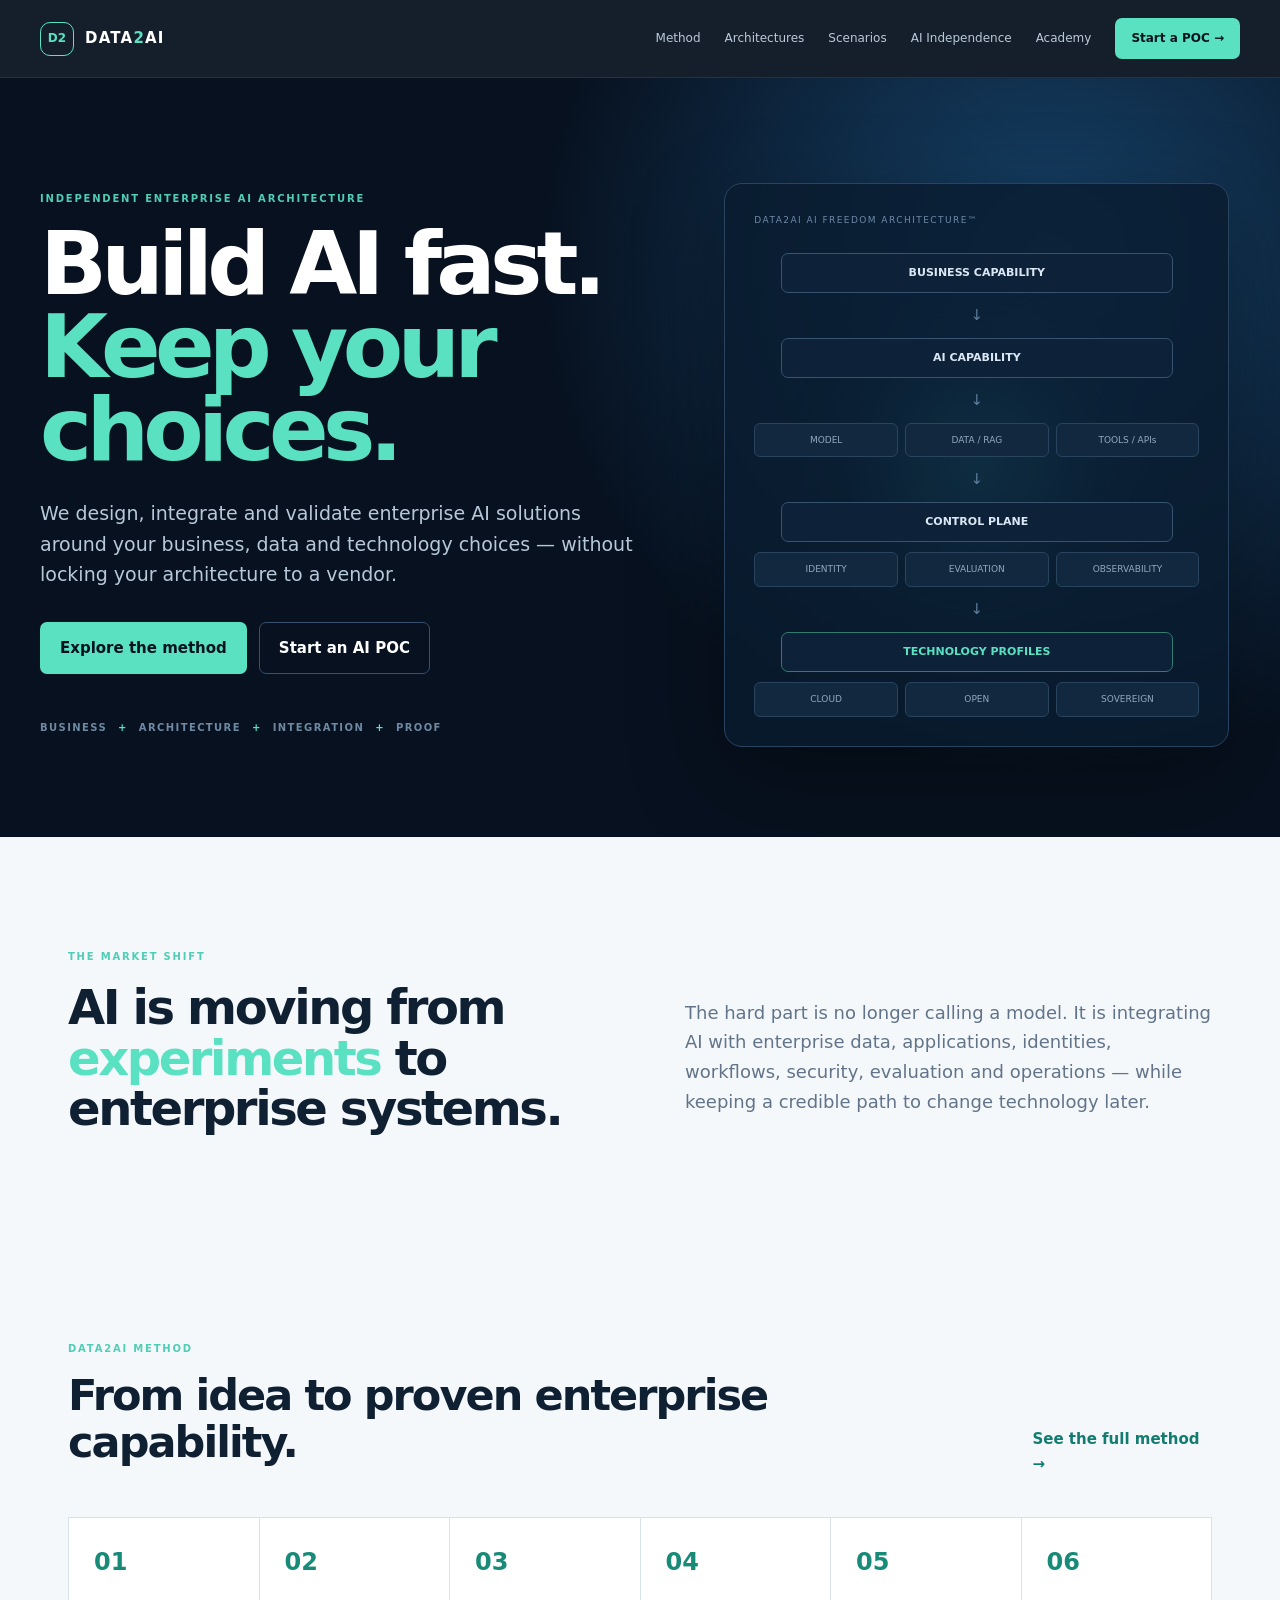
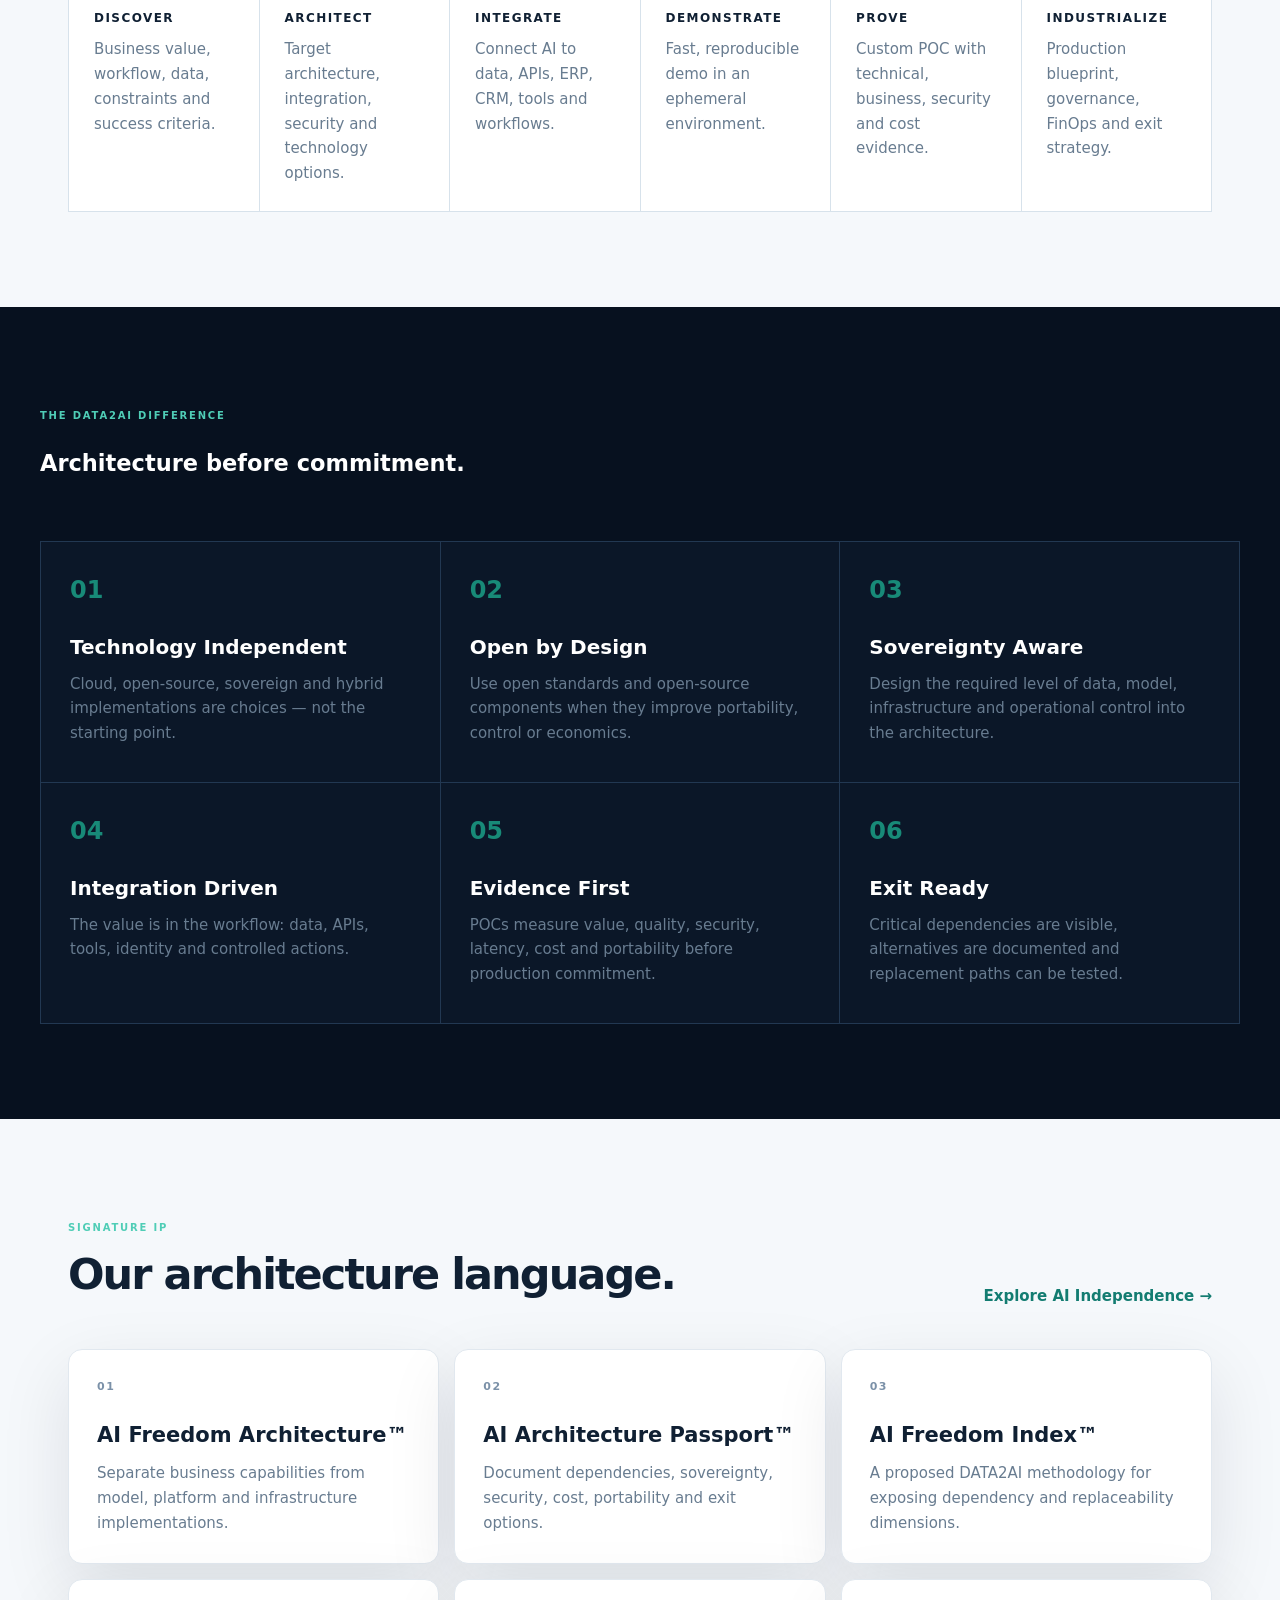
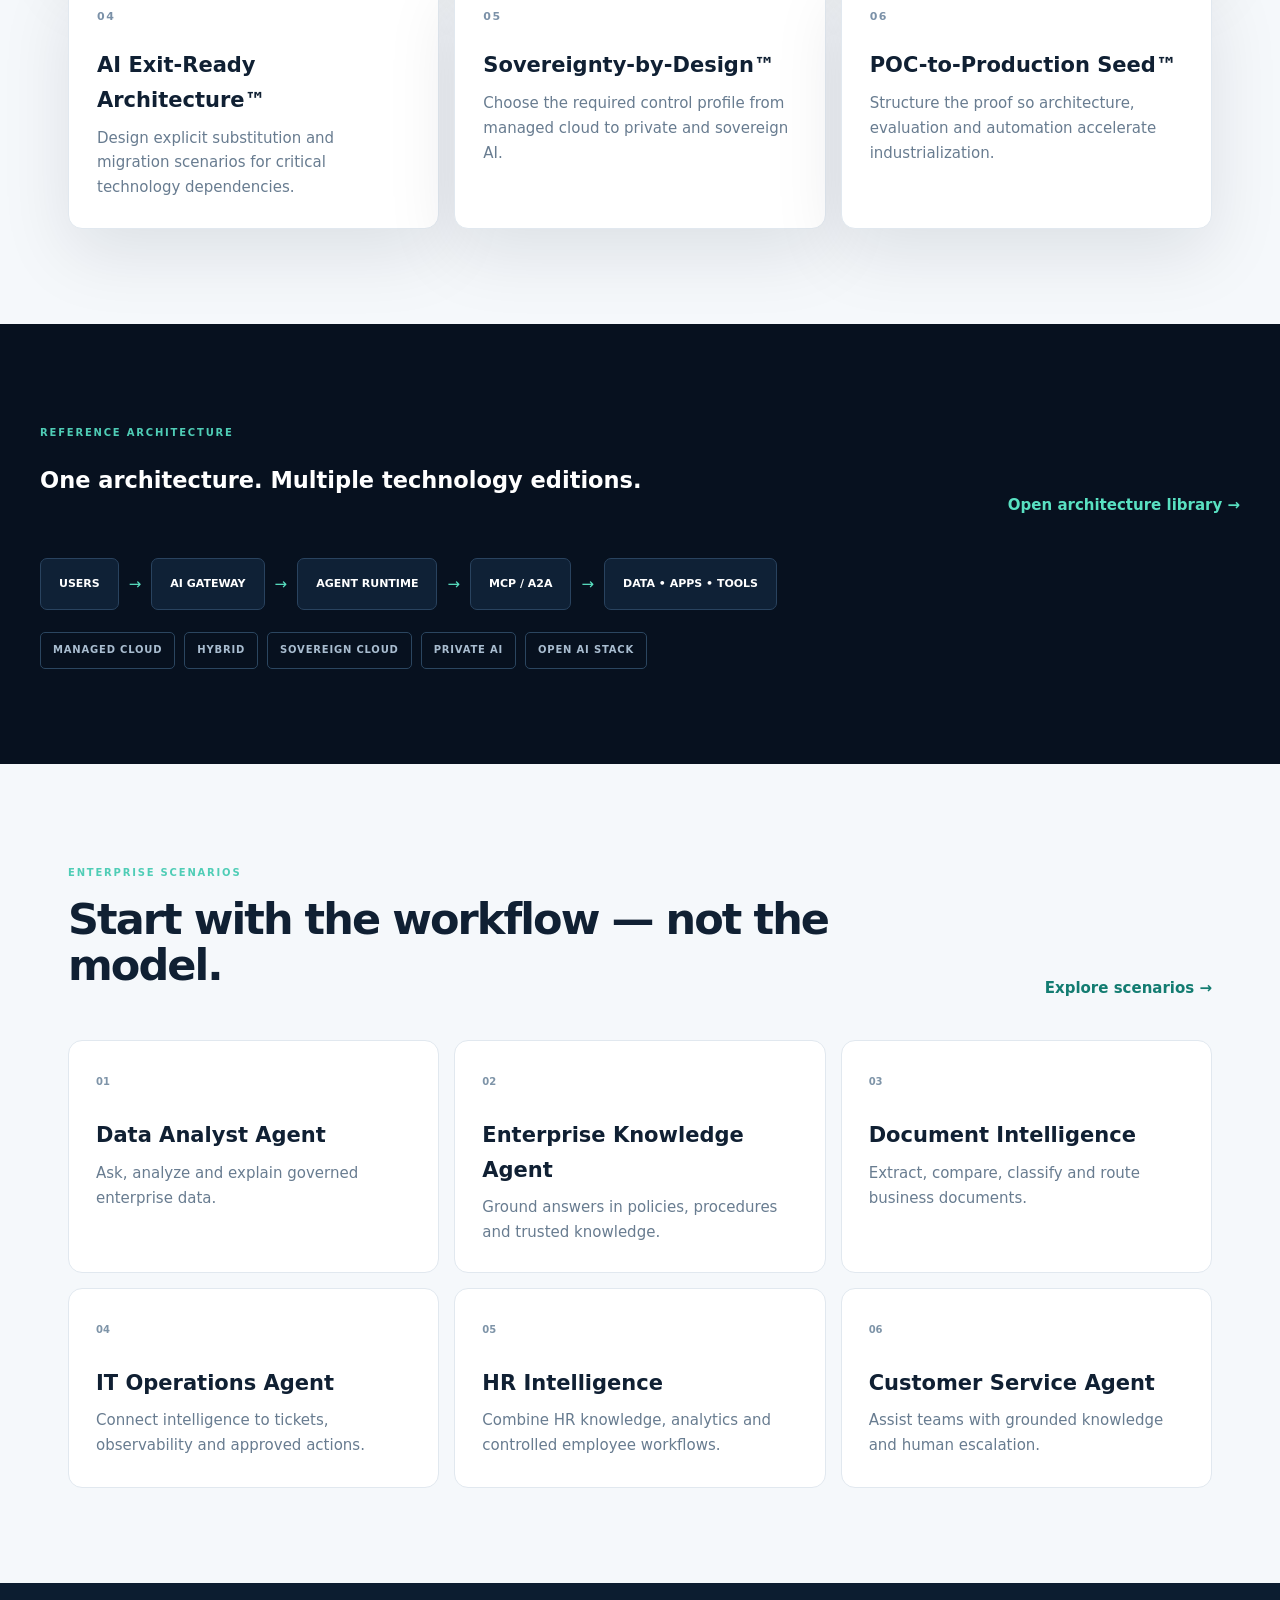
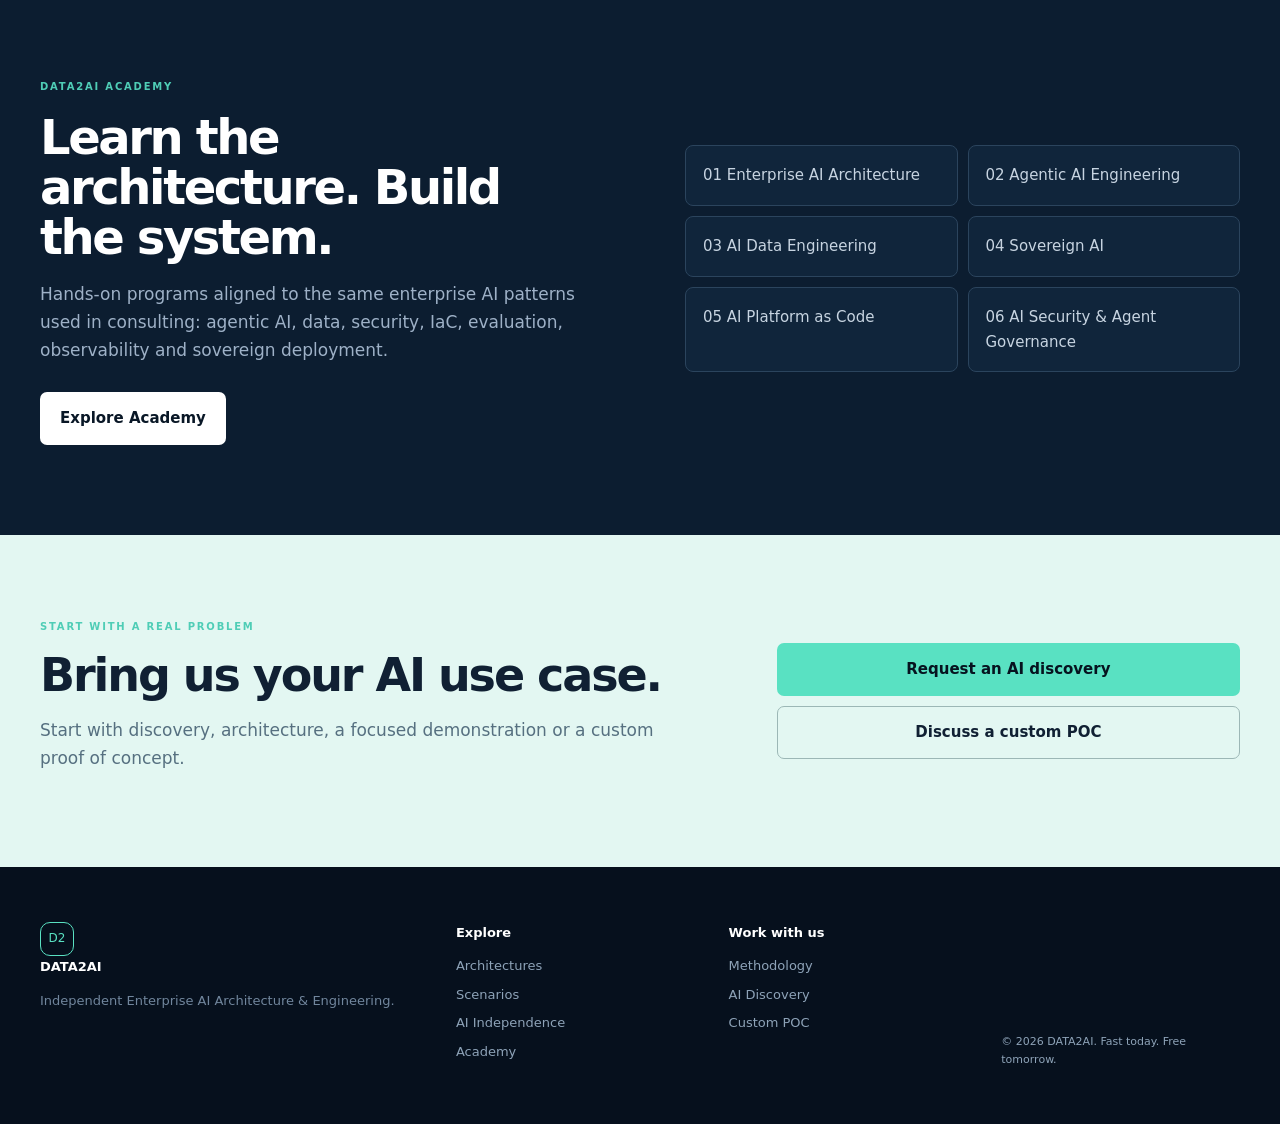
==== commit 4e709f03: "Rebuild DATA2AI vision website: index.html" ====
--- a/index.html
+++ b/index.html
@@ -1,126 +1,35 @@
 <!doctype html>
-<html lang="en">
-<head>
-<meta charset="utf-8">
-<meta name="viewport" content="width=device-width,initial-scale=1">
-<meta name="description" content="DATA2AI designs independent enterprise AI architectures that integrate data, agents, models and enterprise systems across cloud, open-source and sovereign environments.">
-<meta name="theme-color" content="#07111f">
-<meta property="og:title" content="DATA2AI — Independent Enterprise AI Architecture & Engineering">
-<meta property="og:description" content="From Business Problem to Proven AI Solution. Fast today. Free tomorrow.">
-<title>DATA2AI — Independent Enterprise AI Architecture & Engineering</title>
-<link rel="stylesheet" href="styles.css">
-</head>
+<html lang="en"><head><meta charset="utf-8"><meta name="viewport" content="width=device-width,initial-scale=1"><meta name="description" content="DATA2AI — Independent Enterprise AI Architecture & Engineering. From Business Problem to Proven AI Solution."><meta name="theme-color" content="#07111f"><meta property="og:title" content="DATA2AI — Independent Enterprise AI Architecture & Engineering"><meta property="og:description" content="Fast today. Free tomorrow."><title>DATA2AI — Independent Enterprise AI Architecture & Engineering</title><link rel="stylesheet" href="styles.css"></head>
 <body>
-<header class="site-header">
-<a class="brand" href="index.html" aria-label="DATA2AI home"><span class="brand-mark">D2</span><span>DATA<span>2</span>AI</span></a>
-<button class="nav-toggle" aria-label="Open menu">☰</button>
-<nav class="nav">
-<a href="index.html#how">How we work</a><a href="architecture.html">Architectures</a><a href="solutions.html">Scenarios</a><a href="independence.html">AI Independence</a><a href="academy.html">Academy</a><a class="nav-cta" href="#contact">Start a POC →</a>
-</nav>
-</header>
+<header class="site-header"><a class="brand" href="index.html"><span class="brand-mark">D2</span><span>DATA<span>2</span>AI</span></a><button class="nav-toggle" aria-label="Open menu">☰</button><nav class="nav"><a href="#how">Method</a><a href="architecture.html">Architectures</a><a href="solutions.html">Scenarios</a><a href="independence.html">AI Independence</a><a href="academy.html">Academy</a><a class="nav-cta" href="#contact">Start a POC →</a></nav></header>
 <main>
-<section class="hero hero-home">
-<div class="hero-grid">
-<div>
-<div class="eyebrow">INDEPENDENT ENTERPRISE AI ARCHITECTURE</div>
-<h1>Build AI fast.<br><em>Keep your choices.</em></h1>
-<p class="hero-lead">We design, integrate and validate enterprise AI solutions around your business, data and technology choices — without locking your architecture to a vendor.</p>
-<div class="actions"><a class="btn primary" href="#how">Explore the DATA2AI method</a><a class="btn ghost" href="#contact">Start an AI POC</a></div>
-<div class="proof"><span>BUSINESS</span><i>+</i><span>ARCHITECTURE</span><i>+</i><span>INTEGRATION</span><i>+</i><span>PROOF</span></div>
-</div>
-<div class="hero-visual">
-<div class="orbit"></div>
-<div class="architecture-card">
-<div class="mini-label">DATA2AI AI FREEDOM ARCHITECTURE™</div>
-<div class="flow">
-<b>BUSINESS CAPABILITY</b><span>↓</span><b>AI CAPABILITY</b><span>↓</span>
-<div class="three"><span>MODEL</span><span>DATA / RAG</span><span>TOOLS / APIs</span></div>
-<span>↓</span><b>CONTROL PLANE</b>
-<div class="three"><span>IDENTITY</span><span>EVALUATION</span><span>OBSERVABILITY</span></div>
-<span>↓</span><b class="accent-text">TECHNOLOGY PROFILES</b>
-<div class="three"><span>CLOUD</span><span>OPEN</span><span>SOVEREIGN</span></div>
-</div></div></div>
-</div>
-</section>
-
-<section class="statement">
-<div><span class="eyebrow">THE MARKET SHIFT</span><h2>AI is moving from <em>experiments</em> to enterprise systems.</h2></div>
-<p>The hard part is no longer calling a model. It is integrating AI with enterprise data, applications, identities, workflows, security, evaluation and operations — while keeping a credible path to change technology later.</p>
-</section>
-
-<section id="how" class="section">
-<div class="section-head"><div><span class="eyebrow">DATA2AI METHOD</span><h2>From idea to proven enterprise capability.</h2></div><a class="text-link" href="methodology.html">See the full method →</a></div>
-<div class="method-rail">
-<div><span>01</span><h3>DISCOVER</h3><p>Business value, workflow, data, constraints and success criteria.</p></div>
-<div><span>02</span><h3>ARCHITECT</h3><p>Target architecture, integration, security and technology options.</p></div>
-<div><span>03</span><h3>INTEGRATE</h3><p>Connect AI to data, APIs, ERP, CRM, tools and workflows.</p></div>
-<div><span>04</span><h3>DEMONSTRATE</h3><p>Fast, reproducible demo in an ephemeral environment.</p></div>
-<div><span>05</span><h3>PROVE</h3><p>Custom POC with technical, business, security and cost evidence.</p></div>
-<div><span>06</span><h3>INDUSTRIALIZE</h3><p>Production blueprint, governance, FinOps and exit strategy.</p></div>
-</div>
-</section>
-
-<section class="dark-section">
-<div class="section-head"><div><span class="eyebrow">THE DATA2AI DIFFERENCE</span><h2>Architecture before commitment.</h2></div></div>
-<div class="difference-grid">
-<article><strong>01</strong><h3>Technology Independent</h3><p>Cloud, open-source, sovereign and hybrid implementations are technology choices — not the starting point.</p></article>
-<article><strong>02</strong><h3>Open by Design</h3><p>Use open standards and open-source components where they improve portability, control or economics.</p></article>
+<section class="hero"><div class="hero-grid"><div><div class="eyebrow">INDEPENDENT ENTERPRISE AI ARCHITECTURE</div><h1>Build AI fast.<br><em>Keep your choices.</em></h1><p class="hero-lead">We design, integrate and validate enterprise AI solutions around your business, data and technology choices — without locking your architecture to a vendor.</p><div class="actions"><a class="btn primary" href="#how">Explore the method</a><a class="btn ghost" href="#contact">Start an AI POC</a></div><div class="proof"><span>BUSINESS</span><i>+</i><span>ARCHITECTURE</span><i>+</i><span>INTEGRATION</span><i>+</i><span>PROOF</span></div></div>
+<div class="hero-visual"><div class="orbit"></div><div class="architecture-card"><div class="mini-label">DATA2AI AI FREEDOM ARCHITECTURE™</div><div class="flow"><b>BUSINESS CAPABILITY</b><span>↓</span><b>AI CAPABILITY</b><span>↓</span><div class="three"><span>MODEL</span><span>DATA / RAG</span><span>TOOLS / APIs</span></div><span>↓</span><b>CONTROL PLANE</b><div class="three"><span>IDENTITY</span><span>EVALUATION</span><span>OBSERVABILITY</span></div><span>↓</span><b class="accent-text">TECHNOLOGY PROFILES</b><div class="three"><span>CLOUD</span><span>OPEN</span><span>SOVEREIGN</span></div></div></div></div></div></section>
+<section class="statement"><div><span class="eyebrow">THE MARKET SHIFT</span><h2>AI is moving from <em>experiments</em> to enterprise systems.</h2></div><p>The hard part is no longer calling a model. It is integrating AI with enterprise data, applications, identities, workflows, security, evaluation and operations — while keeping a credible path to change technology later.</p></section>
+<section id="how" class="section"><div class="section-head"><div><span class="eyebrow">DATA2AI METHOD</span><h2>From idea to proven enterprise capability.</h2></div><a class="text-link" href="methodology.html">See the full method →</a></div><div class="method-rail">
+<div><span>01</span><h3>DISCOVER</h3><p>Business value, workflow, data, constraints and success criteria.</p></div><div><span>02</span><h3>ARCHITECT</h3><p>Target architecture, integration, security and technology options.</p></div><div><span>03</span><h3>INTEGRATE</h3><p>Connect AI to data, APIs, ERP, CRM, tools and workflows.</p></div><div><span>04</span><h3>DEMONSTRATE</h3><p>Fast, reproducible demo in an ephemeral environment.</p></div><div><span>05</span><h3>PROVE</h3><p>Custom POC with technical, business, security and cost evidence.</p></div><div><span>06</span><h3>INDUSTRIALIZE</h3><p>Production blueprint, governance, FinOps and exit strategy.</p></div>
+</div></section>
+<section class="dark-section"><div class="section-head"><div><span class="eyebrow">THE DATA2AI DIFFERENCE</span><h2>Architecture before commitment.</h2></div></div><div class="difference-grid">
+<article><strong>01</strong><h3>Technology Independent</h3><p>Cloud, open-source, sovereign and hybrid implementations are choices — not the starting point.</p></article>
+<article><strong>02</strong><h3>Open by Design</h3><p>Use open standards and open-source components when they improve portability, control or economics.</p></article>
 <article><strong>03</strong><h3>Sovereignty Aware</h3><p>Design the required level of data, model, infrastructure and operational control into the architecture.</p></article>
-<article><strong>04</strong><h3>Integration Driven</h3><p>The value is in the enterprise workflow: data, APIs, tools, identity and controlled actions.</p></article>
+<article><strong>04</strong><h3>Integration Driven</h3><p>The value is in the workflow: data, APIs, tools, identity and controlled actions.</p></article>
 <article><strong>05</strong><h3>Evidence First</h3><p>POCs measure value, quality, security, latency, cost and portability before production commitment.</p></article>
-<article><strong>06</strong><h3>Exit Ready</h3><p>Critical dependencies are visible, alternatives are documented and replacement paths are tested where justified.</p></article>
-</div>
-</section>
-
-<section class="section">
-<div class="section-head"><div><span class="eyebrow">SIGNATURE IP</span><h2>Our architecture language.</h2></div><a class="text-link" href="independence.html">Explore AI Independence →</a></div>
-<div class="cards-3">
+<article><strong>06</strong><h3>Exit Ready</h3><p>Critical dependencies are visible, alternatives are documented and replacement paths can be tested.</p></article>
+</div></section>
+<section class="section"><div class="section-head"><div><span class="eyebrow">SIGNATURE IP</span><h2>Our architecture language.</h2></div><a class="text-link" href="independence.html">Explore AI Independence →</a></div><div class="cards-3">
 <article class="concept"><div class="concept-kicker">01</div><h3>AI Freedom Architecture™</h3><p>Separate business capabilities from model, platform and infrastructure implementations.</p></article>
 <article class="concept"><div class="concept-kicker">02</div><h3>AI Architecture Passport™</h3><p>Document dependencies, sovereignty, security, cost, portability and exit options.</p></article>
-<article class="concept"><div class="concept-kicker">03</div><h3>AI Freedom Index™</h3><p>A DATA2AI methodology for exposing dependency and replaceability dimensions.</p></article>
+<article class="concept"><div class="concept-kicker">03</div><h3>AI Freedom Index™</h3><p>A proposed DATA2AI methodology for exposing dependency and replaceability dimensions.</p></article>
 <article class="concept"><div class="concept-kicker">04</div><h3>AI Exit-Ready Architecture™</h3><p>Design explicit substitution and migration scenarios for critical technology dependencies.</p></article>
 <article class="concept"><div class="concept-kicker">05</div><h3>Sovereignty-by-Design™</h3><p>Choose the required control profile from managed cloud to private and sovereign AI.</p></article>
-<article class="concept"><div class="concept-kicker">06</div><h3>POC-to-Production Seed™</h3><p>Structure the proof so that architecture, evaluation and automation can accelerate industrialization.</p></article>
-</div>
-</section>
-
-<section class="dark-section architecture-snapshot">
-<div class="section-head"><div><span class="eyebrow">REFERENCE ARCHITECTURE</span><h2>One architecture. Multiple technology editions.</h2></div><a class="text-link" href="architecture.html">Open architecture library →</a></div>
-<div class="arch-strip">
-<div>USERS</div><span>→</span><div>AI GATEWAY</div><span>→</span><div>AGENT RUNTIME</div><span>→</span><div>MCP / A2A</div><span>→</span><div>DATA • APPS • TOOLS</div>
-</div>
-<div class="tech-profiles"><span>MANAGED CLOUD</span><span>HYBRID</span><span>SOVEREIGN CLOUD</span><span>PRIVATE AI</span><span>OPEN AI STACK</span></div>
-</section>
-
-<section class="section">
-<div class="section-head"><div><span class="eyebrow">ENTERPRISE SCENARIOS</span><h2>Start with the workflow — not the model.</h2></div><a class="text-link" href="solutions.html">Explore all scenarios →</a></div>
-<div class="scenario-grid">
-<a href="solutions.html#data"><span>01</span><h3>Data Analyst Agent</h3><p>Ask, analyze and explain governed enterprise data.</p></a>
-<a href="solutions.html#knowledge"><span>02</span><h3>Enterprise Knowledge Agent</h3><p>Ground answers in policies, procedures and trusted knowledge.</p></a>
-<a href="solutions.html#documents"><span>03</span><h3>Document Intelligence</h3><p>Extract, compare, classify and route business documents.</p></a>
-<a href="solutions.html#itsm"><span>04</span><h3>IT Operations Agent</h3><p>Connect intelligence to tickets, observability and approved actions.</p></a>
-<a href="solutions.html#hr"><span>05</span><h3>HR Intelligence</h3><p>Combine HR knowledge, analytics and controlled employee workflows.</p></a>
-<a href="solutions.html#customer"><span>06</span><h3>Customer Service Agent</h3><p>Assist teams with grounded knowledge and human escalation.</p></a>
-</div>
-</section>
-
-<section class="academy">
-<div class="academy-inner">
-<div><span class="eyebrow">DATA2AI ACADEMY</span><h2>Learn the architecture. Build the system.</h2><p>Hands-on programs aligned to the same enterprise AI patterns we use in consulting: agentic AI, data, security, IaC, evaluation, observability and sovereign deployment.</p><a class="btn light" href="academy.html">Explore Academy</a></div>
-<div class="curriculum"><span>01 Enterprise AI Architecture</span><span>02 Agentic AI Engineering</span><span>03 AI Data Engineering</span><span>04 Sovereign AI</span><span>05 AI Platform as Code</span><span>06 AI Security &amp; Agent Governance</span></div>
-</div>
-</section>
-
-<section id="contact" class="contact">
-<div><span class="eyebrow">START WITH A REAL PROBLEM</span><h2>Bring us your AI use case.</h2><p>We can start with discovery, architecture, a focused demonstration or a custom proof of concept.</p></div>
-<div class="contact-card"><a class="btn primary" href="mailto:contact@data2-ai.com?subject=DATA2AI%20AI%20Discovery">Request an AI discovery</a><a class="btn ghost dark-text" href="mailto:contact@data2-ai.com?subject=DATA2AI%20Custom%20POC">Discuss a custom POC</a></div>
-</section>
+<article class="concept"><div class="concept-kicker">06</div><h3>POC-to-Production Seed™</h3><p>Structure the proof so architecture, evaluation and automation accelerate industrialization.</p></article>
+</div></section>
+<section class="dark-section"><div class="section-head"><div><span class="eyebrow">REFERENCE ARCHITECTURE</span><h2>One architecture. Multiple technology editions.</h2></div><a class="text-link" href="architecture.html">Open architecture library →</a></div><div class="arch-strip"><div>USERS</div><span>→</span><div>AI GATEWAY</div><span>→</span><div>AGENT RUNTIME</div><span>→</span><div>MCP / A2A</div><span>→</span><div>DATA • APPS • TOOLS</div></div><div class="tech-profiles"><span>MANAGED CLOUD</span><span>HYBRID</span><span>SOVEREIGN CLOUD</span><span>PRIVATE AI</span><span>OPEN AI STACK</span></div></section>
+<section class="section"><div class="section-head"><div><span class="eyebrow">ENTERPRISE SCENARIOS</span><h2>Start with the workflow — not the model.</h2></div><a class="text-link" href="solutions.html">Explore scenarios →</a></div><div class="scenario-grid">
+<a href="solutions.html#data"><span>01</span><h3>Data Analyst Agent</h3><p>Ask, analyze and explain governed enterprise data.</p></a><a href="solutions.html#knowledge"><span>02</span><h3>Enterprise Knowledge Agent</h3><p>Ground answers in policies, procedures and trusted knowledge.</p></a><a href="solutions.html#documents"><span>03</span><h3>Document Intelligence</h3><p>Extract, compare, classify and route business documents.</p></a><a href="solutions.html#itsm"><span>04</span><h3>IT Operations Agent</h3><p>Connect intelligence to tickets, observability and approved actions.</p></a><a href="solutions.html#hr"><span>05</span><h3>HR Intelligence</h3><p>Combine HR knowledge, analytics and controlled employee workflows.</p></a><a href="solutions.html#customer"><span>06</span><h3>Customer Service Agent</h3><p>Assist teams with grounded knowledge and human escalation.</p></a>
+</div></section>
+<section class="academy"><div class="academy-inner"><div><span class="eyebrow">DATA2AI ACADEMY</span><h2>Learn the architecture. Build the system.</h2><p>Hands-on programs aligned to the same enterprise AI patterns used in consulting: agentic AI, data, security, IaC, evaluation, observability and sovereign deployment.</p><a class="btn light" href="academy.html">Explore Academy</a></div><div class="curriculum"><span>01 Enterprise AI Architecture</span><span>02 Agentic AI Engineering</span><span>03 AI Data Engineering</span><span>04 Sovereign AI</span><span>05 AI Platform as Code</span><span>06 AI Security &amp; Agent Governance</span></div></div></section>
+<section id="contact" class="contact"><div><span class="eyebrow">START WITH A REAL PROBLEM</span><h2>Bring us your AI use case.</h2><p>Start with discovery, architecture, a focused demonstration or a custom proof of concept.</p></div><div class="contact-card"><a class="btn primary" href="mailto:contact@data2-ai.com?subject=DATA2AI%20AI%20Discovery">Request an AI discovery</a><a class="btn ghost dark-text" href="mailto:contact@data2-ai.com?subject=DATA2AI%20Custom%20POC">Discuss a custom POC</a></div></section>
 </main>
-<footer>
-<div class="footer-brand"><span class="brand-mark">D2</span><strong>DATA2AI</strong><p>Independent Enterprise AI Architecture &amp; Engineering.</p></div>
-<div><b>Explore</b><a href="architecture.html">Architectures</a><a href="solutions.html">Scenarios</a><a href="independence.html">AI Independence</a><a href="academy.html">Academy</a></div>
-<div><b>Work with us</b><a href="methodology.html">Methodology</a><a href="#contact">AI Discovery</a><a href="#contact">Custom POC</a></div>
-<div class="copyright">© 2026 DATA2AI. Fast today. Free tomorrow.</div>
-</footer>
-<script src="app.js"></script>
-</body></html>+<footer><div class="footer-brand"><span class="brand-mark">D2</span><strong>DATA2AI</strong><p>Independent Enterprise AI Architecture &amp; Engineering.</p></div><div><b>Explore</b><a href="architecture.html">Architectures</a><a href="solutions.html">Scenarios</a><a href="independence.html">AI Independence</a><a href="academy.html">Academy</a></div><div><b>Work with us</b><a href="methodology.html">Methodology</a><a href="#contact">AI Discovery</a><a href="#contact">Custom POC</a></div><div class="copyright">© 2026 DATA2AI. Fast today. Free tomorrow.</div></footer><script src="app.js"></script></body></html>
--- a/styles.css
+++ b/styles.css
@@ -1 +1 @@
-:root{--bg:#07111f;--bg2:#0b1728;--panel:#0f1e31;--line:#20344d;--text:#edf5ff;--muted:#9db0c7;--accent:#58e0c1;--accent2:#7ca7ff;--white:#fff;--max:1180px}*{box-sizing:border-box}html{scroll-behavior:smooth}body{margin:0;background:#f6f9fc;color:#102033;font:15px/1.65 Inter,ui-sans-serif,system-ui,-apple-system,BlinkMacSystemFont,"Segoe UI",sans-serif}a{color:inherit;text-decoration:none}.site-header{height:76px;background:rgba(7,17,31,.94);backdrop-filter:blur(16px);color:#fff;display:flex;align-items:center;justify-content:space-between;padding:0 max(28px,calc((100vw - var(--max))/2));position:sticky;top:0;z-index:50;border-bottom:1px solid rgba(255,255,255,.08)}.brand{display:flex;align-items:center;gap:10px;font-weight:800;letter-spacing:.08em}.brand>span:last-child span{color:var(--accent)}.brand-mark{display:grid;place-items:center;width:32px;height:32px;border:1px solid var(--accent);border-radius:9px;color:var(--accent);font-size:12px;letter-spacing:0}.nav{display:flex;align-items:center;gap:24px;font-size:13px;color:#b9c9dc}.nav a:hover{color:#fff}.nav-cta{background:var(--accent);color:#06131f!important;padding:10px 15px;border-radius:7px;font-weight:800}.nav-toggle{display:none;background:none;border:0;color:white;font-size:24px}.hero{background:radial-gradient(circle at 80% 30%,#15385c 0,#07111f 42%);color:white;padding:100px 28px 86px;overflow:hidden}.hero-grid{max-width:var(--max);margin:auto;display:grid;grid-template-columns:1.02fr .98fr;gap:70px;align-items:center}.eyebrow{font-size:11px;letter-spacing:.19em;font-weight:800;color:#4bcdb3}.hero h1{font-size:clamp(50px,7vw,82px);line-height:.98;letter-spacing:-.055em;margin:18px 0 25px;max-width:780px}.hero h1 em,.statement h2 em{font-style:normal;color:var(--accent)}.hero-lead{font-size:19px;color:#b5c8dc;max-width:650px}.actions{display:flex;gap:12px;margin:32px 0}.btn{display:inline-flex;align-items:center;justify-content:center;padding:13px 19px;border-radius:7px;font-weight:800;border:1px solid transparent}.btn.primary{background:var(--accent);color:#06131f}.btn.ghost{border-color:#36506e;color:#fff}.btn.light{background:#fff;color:#0b1728}.proof{display:flex;gap:11px;align-items:center;color:#6f879f;font-size:10px;letter-spacing:.13em;font-weight:800;margin-top:45px}.proof i{color:var(--accent);font-style:normal}.hero-visual{position:relative;min-height:470px;display:grid;place-items:center}.orb{position:absolute;width:360px;height:360px;border-radius:50%;background:radial-gradient(circle,#2a7891 0,rgba(42,120,145,.12) 45%,transparent 68%);filter:blur(3px)}.architecture-card{position:relative;width:min(470px,100%);background:rgba(11,28,47,.78);border:1px solid #29415d;border-radius:18px;padding:27px;box-shadow:0 25px 80px rgba(0,0,0,.35)}.mini-label{font-size:9px;letter-spacing:.16em;color:#6f8ca8;margin-bottom:24px}.flow{display:flex;flex-direction:column;align-items:center;gap:11px;font-size:12px;color:#dce9f7}.flow>span{color:#5d7b9c}.flow b{padding:10px 18px;border:1px solid #35516f;border-radius:7px;background:#0d2137;width:85%;text-align:center}.flow .three{display:grid;grid-template-columns:repeat(3,1fr);gap:7px;width:100%}.flow .three span{background:#12283e;border:1px solid #28445f;padding:9px 4px;text-align:center;border-radius:6px;font-size:10px;color:#8da6be}.accent-text{color:var(--accent);border-color:#327a70!important}.statement{max-width:var(--max);margin:auto;padding:105px 28px;display:grid;grid-template-columns:1fr 1fr;gap:90px;align-items:end}.statement h2{font-size:48px;line-height:1.08;letter-spacing:-.04em;margin:15px 0 0}.statement>p,.wide-copy{font-size:18px;color:#60738a;max-width:600px}.section{max-width:var(--max);margin:auto;padding:95px 28px}.section-head{display:flex;justify-content:space-between;gap:40px;align-items:end;margin-bottom:38px}.section h2{font-size:42px;line-height:1.08;letter-spacing:-.04em;margin:12px 0}.text-link{font-weight:800;color:#147c70}.product-grid{display:grid;grid-template-columns:repeat(3,1fr);gap:15px}.product{background:white;border:1px solid #e2e9f1;border-radius:14px;padding:27px;min-height:335px;transition:.25s}.product:hover{transform:translateY(-4px);box-shadow:0 15px 45px rgba(17,44,72,.1)}.product.featured{border-color:#7cd8c8;box-shadow:0 12px 40px rgba(43,143,126,.08)}.product .icon{font-size:27px;color:#168777;margin:15px 0}.product h3{font-size:21px;margin:5px 0 10px}.product p{color:#66798e}.product ul{padding-left:17px;color:#53677d;font-size:13px;min-height:75px}.tag{font-size:9px;letter-spacing:.14em;background:#e3f8f3;color:#117363;padding:5px 8px;border-radius:4px;font-weight:800}.dark-section{background:var(--bg);color:#fff;padding:95px max(28px,calc((100vw - var(--max))/2))}.dark-section .text-link{color:var(--accent)}.solution-grid{display:grid;grid-template-columns:repeat(3,1fr);gap:1px;background:#20354d;border:1px solid #20354d}.solution{background:var(--bg2);padding:28px;min-height:190px}.solution:hover{background:#11253b}.solution span{color:#52708d;font-size:11px}.solution h3{font-size:22px;margin:28px 0 7px}.solution p{color:#8fa3b9;margin:0}.platforms{padding-bottom:75px}.platform-row{display:flex;flex-wrap:wrap;gap:10px;margin-top:38px}.platform-row span{border:1px solid #dce5ee;padding:12px 16px;border-radius:6px;font-size:11px;letter-spacing:.08em;font-weight:800;color:#41566d;background:#fff}.method{background:#eef4f8;max-width:none;padding-left:max(28px,calc((100vw - var(--max))/2));padding-right:max(28px,calc((100vw - var(--max))/2))}.apex-grid{display:grid;grid-template-columns:repeat(4,1fr);gap:1px;background:#d4e0ea}.apex-grid>div{background:#fff;padding:30px}.apex-grid strong{font-size:46px;color:#168777}.apex-grid h3{font-size:13px;letter-spacing:.13em}.apex-grid p{color:#65798d}.academy{background:#0c1d30;color:#fff;padding:90px 28px}.academy-inner{max-width:var(--max);margin:auto;display:grid;grid-template-columns:1fr 1fr;gap:90px;align-items:center}.academy h2{font-size:48px;line-height:1.05;letter-spacing:-.04em;margin:14px 0}.academy p{color:#9fb2c7;font-size:17px;max-width:600px;margin-bottom:28px}.curriculum{display:grid;grid-template-columns:1fr 1fr;gap:10px}.curriculum span{border:1px solid #29425d;border-radius:8px;padding:17px;color:#c4d2e1;background:#10253b}.architecture-callout{max-width:var(--max);margin:auto;padding:105px 28px}.architecture-callout h2{font-size:45px;letter-spacing:-.04em;margin:12px 0}.architecture-callout p{max-width:620px;color:#63778d;font-size:18px}.contact{background:#e5f7f3;display:grid;grid-template-columns:1fr .7fr;gap:70px;padding:80px max(28px,calc((100vw - var(--max))/2));align-items:center}.contact h2{font-size:44px;letter-spacing:-.04em;margin:12px 0}.contact p{color:#577080;font-size:17px}.contact-card{display:flex;flex-direction:column;gap:10px}.contact-card .ghost{color:#102033;border-color:#9db8b7}footer{background:#06101d;color:#8ea2b8;padding:55px max(28px,calc((100vw - var(--max))/2));display:grid;grid-template-columns:1.6fr 1fr 1.2fr 1fr;gap:35px;font-size:13px}footer b{display:block;color:#fff;margin-bottom:13px}footer a{display:block;margin:7px 0}footer a:hover{color:#fff}.footer-brand{color:white}.footer-brand p{color:#71879f}.copyright{align-self:end;font-size:11px}.brand-mark{flex:none}@media(max-width:900px){.nav{display:none}.nav.open{display:flex;position:absolute;top:76px;left:0;right:0;background:#07111f;padding:20px 28px;flex-direction:column;align-items:flex-start}.nav-toggle{display:block}.hero-grid,.statement,.academy-inner,.contact{grid-template-columns:1fr}.hero{padding-top:65px}.hero-visual{min-height:390px}.product-grid,.solution-grid{grid-template-columns:1fr 1fr}.apex-grid{grid-template-columns:1fr 1fr}footer{grid-template-columns:1fr 1fr}.copyright{grid-column:1/-1}}@media(max-width:600px){.hero h1{font-size:48px}.statement h2,.section h2,.academy h2,.contact h2,.architecture-callout h2{font-size:35px}.product-grid,.solution-grid,.apex-grid,.curriculum{grid-template-columns:1fr}.section-head{display:block}.section-head .text-link{display:inline-block;margin-top:10px}.proof{flex-wrap:wrap}.hero-visual{min-height:350px}.architecture-card{padding:18px}.flow b{width:100%}footer{grid-template-columns:1fr}.contact{padding-top:65px;padding-bottom:65px}}+:root{--bg:#07111f;--bg2:#0b1728;--panel:#102239;--line:#223954;--text:#eaf3fb;--muted:#9eb1c6;--accent:#59e1c2;--accent2:#7ca7ff;--ink:#102033;--surface:#f5f8fb;--white:#fff;--max:1200px;--shadow:0 24px 70px rgba(7,24,42,.10)}*{box-sizing:border-box}html{scroll-behavior:smooth}body{margin:0;background:var(--surface);color:var(--ink);font:15px/1.65 Inter,ui-sans-serif,system-ui,-apple-system,BlinkMacSystemFont,"Segoe UI",sans-serif}a{text-decoration:none;color:inherit}.site-header{height:78px;position:sticky;top:0;z-index:50;display:flex;align-items:center;justify-content:space-between;padding:0 max(28px,calc((100vw - var(--max))/2));background:rgba(7,17,31,.94);backdrop-filter:blur(16px);border-bottom:1px solid rgba(255,255,255,.08);color:#fff}.brand{display:flex;align-items:center;gap:11px;font-weight:850;letter-spacing:.08em}.brand>span:last-child span{color:var(--accent)}.brand-mark{display:grid;place-items:center;width:34px;height:34px;border:1px solid var(--accent);border-radius:10px;color:var(--accent);font-size:12px;letter-spacing:0}.nav{display:flex;align-items:center;gap:24px;font-size:12px;color:#bac9da}.nav a:hover{color:#fff}.nav-cta{background:var(--accent);color:#06131f!important;padding:11px 16px;border-radius:7px;font-weight:850}.nav-toggle{display:none;background:none;border:0;color:#fff;font-size:24px}.hero{color:#fff;background:radial-gradient(circle at 82% 24%,#164269 0,#07111f 43%);padding:105px 28px 90px;overflow:hidden}.hero-grid{max-width:var(--max);margin:auto;display:grid;grid-template-columns:1.06fr .94fr;gap:80px;align-items:center}.eyebrow{font-size:10px;line-height:1.2;letter-spacing:.18em;font-weight:850;color:#4fcdb6}.hero h1{font-size:clamp(55px,7vw,88px);line-height:.94;letter-spacing:-.065em;margin:18px 0 27px}.hero h1 em,.statement h2 em{font-style:normal;color:var(--accent)}.hero-lead{font-size:19px;line-height:1.6;color:#b7c8d9;max-width:690px}.actions{display:flex;gap:12px;margin:32px 0}.btn{display:inline-flex;align-items:center;justify-content:center;padding:13px 19px;border-radius:7px;font-weight:850;border:1px solid transparent}.btn.primary{background:var(--accent);color:#06131f}.btn.ghost{border-color:#36506e;color:#fff}.btn.light{background:#fff;color:#091726}.dark-text{color:#102033!important;border-color:#9cb7b6!important}.proof{display:flex;gap:11px;align-items:center;color:#6f89a3;font-size:10px;letter-spacing:.14em;font-weight:850;margin-top:46px}.proof i{color:var(--accent);font-style:normal}.hero-visual{min-height:500px;display:grid;place-items:center;position:relative}.orbit{position:absolute;width:390px;height:390px;border-radius:50%;background:radial-gradient(circle,#2a7c93 0,rgba(42,124,147,.12) 46%,transparent 70%);filter:blur(2px)}.architecture-card{position:relative;width:min(505px,100%);background:rgba(9,28,47,.82);border:1px solid #2a4460;border-radius:18px;padding:29px;box-shadow:0 30px 90px rgba(0,0,0,.34)}.mini-label{font-size:9px;letter-spacing:.16em;color:#6e8ba9;margin-bottom:25px}.flow{display:flex;flex-direction:column;align-items:center;gap:10px}.flow>span{color:#5d7d9f}.flow b{width:88%;padding:10px 18px;text-align:center;border:1px solid #36536f;border-radius:7px;background:#0d2238;color:#dae7f4;font-size:11px}.flow .three{display:grid;grid-template-columns:repeat(3,1fr);gap:7px;width:100%}.flow .three span{background:#12283e;border:1px solid #29445f;padding:9px 4px;text-align:center;border-radius:6px;font-size:9px;color:#91a9bf}.flow .accent-text{color:var(--accent);border-color:#327b70}.statement{max-width:var(--max);margin:auto;padding:106px 28px;display:grid;grid-template-columns:1fr 1fr;gap:90px;align-items:end}.statement h2{font-size:48px;line-height:1.06;letter-spacing:-.05em;margin:14px 0 0}.statement p{font-size:18px;color:#617489;max-width:600px}.section{max-width:var(--max);margin:auto;padding:95px 28px}.section-head{display:flex;justify-content:space-between;align-items:end;gap:50px;margin-bottom:40px}.section h2{font-size:43px;line-height:1.08;letter-spacing:-.045em;margin:12px 0}.text-link{color:#137c71;font-weight:850}.method-rail{display:grid;grid-template-columns:repeat(6,1fr);gap:1px;background:#d7e2eb;border:1px solid #d7e2eb}.method-rail>div{background:#fff;padding:25px;min-height:255px}.method-rail span,.difference-grid strong{color:#188a78;font-weight:900;font-size:24px}.method-rail h3{font-size:12px;letter-spacing:.12em;margin:26px 0 9px}.method-rail p,.difference-grid p,.concept p,.scenario-grid p{color:#687c90;margin:0}.dark-section{background:var(--bg);color:#fff;padding:95px max(28px,calc((100vw - var(--max))/2))}.dark-section .text-link{color:var(--accent)}.difference-grid{display:grid;grid-template-columns:repeat(3,1fr);gap:1px;background:#223852;border:1px solid #223852}.difference-grid article{background:#0b1728;padding:29px;min-height:240px}.difference-grid h3{font-size:20px;margin:20px 0 8px}.cards-3{display:grid;grid-template-columns:repeat(3,1fr);gap:15px}.concept{background:#fff;border:1px solid #e1e8ef;border-radius:14px;padding:28px;min-height:210px;box-shadow:var(--shadow)}.concept-kicker{font-size:11px;color:#7b91a8;font-weight:850;letter-spacing:.14em}.concept h3{font-size:21px;margin:22px 0 8px}.architecture-snapshot{padding-top:85px;padding-bottom:85px}.arch-strip{display:flex;align-items:center;gap:10px;flex-wrap:wrap}.arch-strip div{border:1px solid #29435f;background:#0f2136;border-radius:7px;padding:16px 18px;font-weight:800;font-size:11px}.arch-strip span{color:var(--accent)}.tech-profiles{display:flex;flex-wrap:wrap;gap:9px;margin-top:22px}.tech-profiles span{border:1px solid #2b4660;color:#a9bdd0;padding:9px 12px;border-radius:5px;font-size:10px;letter-spacing:.08em;font-weight:850}.scenario-grid{display:grid;grid-template-columns:repeat(3,1fr);gap:15px}.scenario-grid a{background:#fff;border:1px solid #e1e8ef;border-radius:14px;padding:27px;min-height:200px;transition:.22s}.scenario-grid a:hover{transform:translateY(-4px);box-shadow:var(--shadow)}.scenario-grid span{font-size:10px;color:#7e94a8;font-weight:850}.scenario-grid h3{font-size:21px;margin:25px 0 8px}.academy{background:#0c1d30;color:#fff;padding:90px 28px}.academy-inner{max-width:var(--max);margin:auto;display:grid;grid-template-columns:1fr 1fr;gap:90px;align-items:center}.academy h2{font-size:48px;line-height:1.05;letter-spacing:-.05em;margin:14px 0}.academy p{font-size:17px;color:#9eb1c7;max-width:610px;margin-bottom:28px}.curriculum{display:grid;grid-template-columns:1fr 1fr;gap:10px}.curriculum span{padding:17px;border:1px solid #2b445d;border-radius:8px;background:#10253b;color:#c7d4e1}.contact{background:#e3f7f2;padding:78px max(28px,calc((100vw - var(--max))/2));display:grid;grid-template-columns:1fr .7fr;gap:75px;align-items:center}.contact h2{font-size:46px;line-height:1.05;letter-spacing:-.045em;margin:13px 0}.contact p{font-size:17px;color:#567080}.contact-card{display:flex;flex-direction:column;gap:10px}.contact-card .btn.ghost{color:var(--ink);border-color:#9bb5b4}.contact-card .btn{width:100%}footer{background:#06101d;color:#8ea3b8;padding:55px max(28px,calc((100vw - var(--max))/2));display:grid;grid-template-columns:1.6fr 1fr 1fr 1fr;gap:34px;font-size:13px}footer b{display:block;color:#fff;margin-bottom:12px}footer a{display:block;margin:7px 0}footer a:hover{color:#fff}.footer-brand{color:#fff}.footer-brand p{color:#71869d}.copyright{align-self:end;font-size:11px}@media(max-width:950px){.nav{display:none}.nav.open{display:flex;position:absolute;top:78px;left:0;right:0;background:#07111f;padding:20px 28px;flex-direction:column;align-items:flex-start}.nav-toggle{display:block}.hero-grid,.statement,.academy-inner,.contact{grid-template-columns:1fr}.product-grid,.cards-3,.scenario-grid{grid-template-columns:1fr 1fr}.method-rail{grid-template-columns:1fr 1fr 1fr}.difference-grid{grid-template-columns:1fr 1fr}.hero-visual{min-height:410px}footer{grid-template-columns:1fr 1fr}}@media(max-width:620px){.hero h1{font-size:51px}.statement h2,.section h2,.academy h2,.contact h2{font-size:35px}.product-grid,.cards-3,.scenario-grid,.method-rail,.difference-grid,.curriculum{grid-template-columns:1fr}.section-head{display:block}.section-head .text-link{display:inline-block;margin-top:10px}.proof{flex-wrap:wrap}.hero-visual{min-height:350px}.architecture-card{padding:18px}.flow b{width:100%}footer{grid-template-columns:1fr}}
